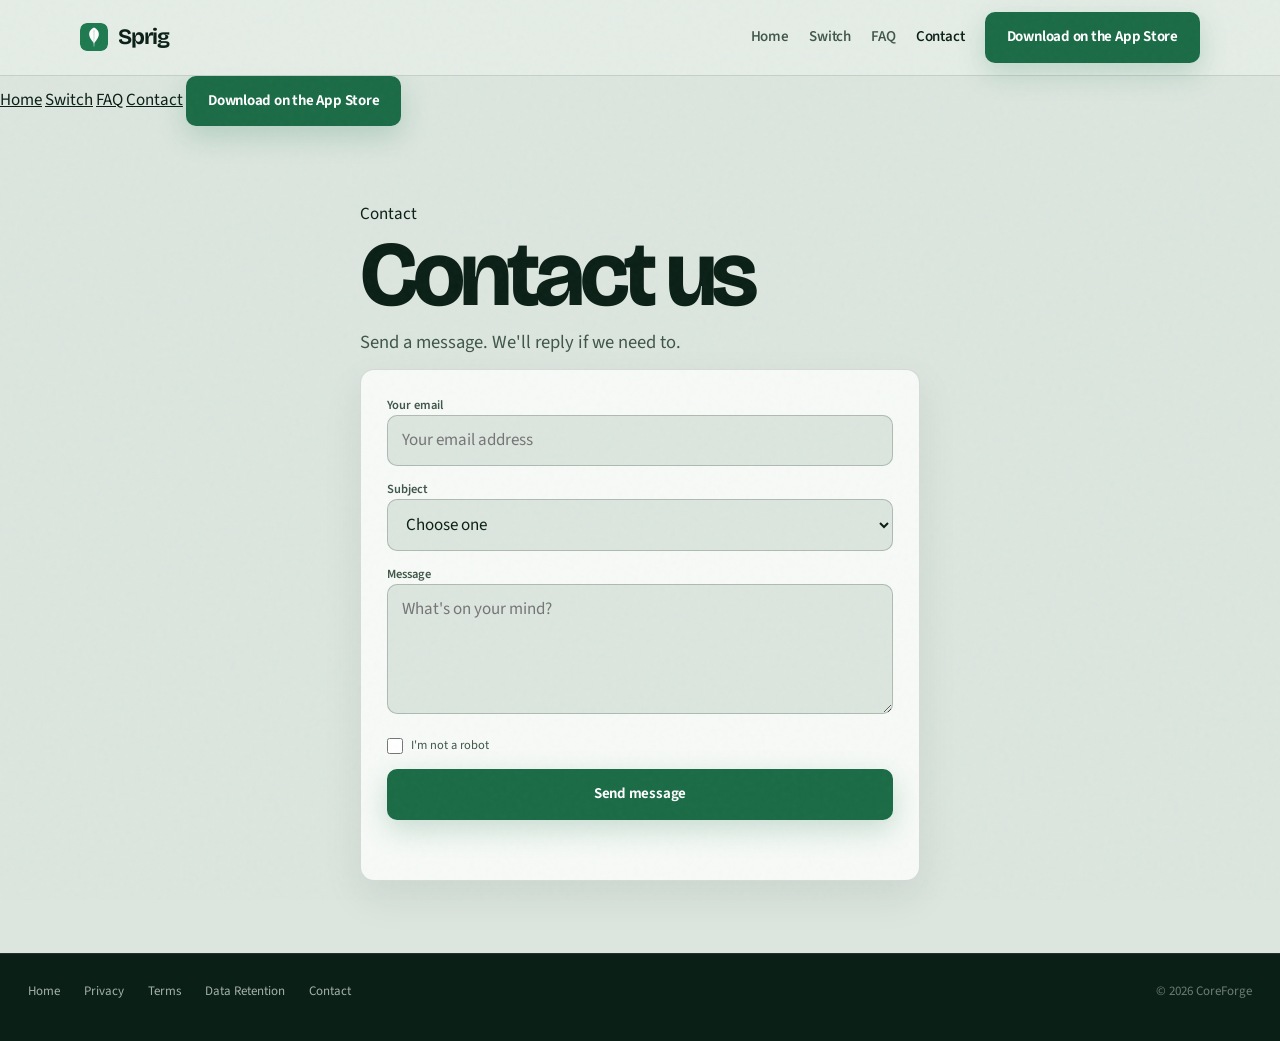
==== contact/index.html @ 3fbdfda6 "Publish spruce paper redesign and screenshot-grounded FAQ Replace the dark generic SaaS homepage wit" ====
<!DOCTYPE html>
<html lang="en">
<head>
<meta charset="UTF-8" />
<meta name="viewport" content="width=device-width, initial-scale=1.0" />
<link rel="icon" type="image/png" href="/favicon.png" />
<title>Contact | Sprig</title>
<meta name="description" content="Get in touch with the Sprig team." />
<link rel="preconnect" href="https://fonts.googleapis.com" />
<link rel="preconnect" href="https://fonts.gstatic.com" crossorigin />
<link href="https://fonts.googleapis.com/css2?family=Bricolage+Grotesque:opsz,wght@12..96,500..800&family=Source+Sans+3:wght@400;500;600;700&display=swap" rel="stylesheet" />
<link rel="stylesheet" href="/css/site.css" />
<style>
.contact-main{max-width:560px;margin:0 auto;padding:28px 0 72px}
</style>
</head>
<body>
<a class="skip" href="#contact-form">Skip to form</a>
<header class="topbar">
  <div class="wrap topbar-inner">
    <a class="brand" href="/">
      <svg viewBox="0 0 100 100" aria-hidden="true"><rect width="100" height="100" rx="23" fill="#1E7A50"/><g fill="#fff"><path d="M48.6 70 L51.4 70 L50.6 85 L49.4 85 Z"/><path d="M50 16 C69 25 77 44 50 72 C23 44 31 25 50 16 Z"/></g><path d="M49.4 26 L50.6 26 L50.3 68 L49.7 68 Z" fill="#1E7A50"/></svg>
      Sprig
    </a>
    <div class="topbar-right">
      <nav class="nav" aria-label="Primary">
        <a href="/">Home</a>
        <a href="/switch">Switch</a>
        <a href="/faq">FAQ</a>
        <a href="/contact" aria-current="page">Contact</a>
      </nav>
      <a class="btn primary btn-nav" href="/#gallery">Download on the App Store</a>
      <button class="nav-toggle" type="button" aria-expanded="false" aria-controls="nav-panel" aria-label="Open menu">
        <span></span><span></span><span></span>
      </button>
    </div>
  </div>
</header>
<div class="nav-panel" id="nav-panel">
  <a href="/">Home</a>
  <a href="/switch">Switch</a>
  <a href="/faq">FAQ</a>
  <a href="/contact" aria-current="page">Contact</a>
  <a class="btn primary" href="/#gallery">Download on the App Store</a>
</div>
<main class="wrap contact-main">
  <div class="page-hero">
    <div class="kicker">Contact</div>
    <h1>Contact us</h1>
    <p class="lead">Send a message. We'll reply if we need to.</p>
  </div>

  <form class="form-card" id="contact-form">
    <div>
      <label for="email">Your email</label>
      <input type="email" id="email" name="email" placeholder="Your email address" required autocomplete="email">
    </div>
    <div>
      <label for="subject">Subject</label>
      <select id="subject" name="topic" required>
        <option value="" disabled selected>Choose one</option>
        <option value="Help">Help</option>
        <option value="Suggestion">Suggestion</option>
        <option value="Bug Report">Bug Report</option>
        <option value="Other">Other</option>
      </select>
    </div>
    <div>
      <label for="message">Message</label>
      <textarea id="message" name="message" placeholder="What's on your mind?" required></textarea>
    </div>
    <input type="text" name="botcheck" id="botcheck" style="display:none" tabindex="-1" autocomplete="off">
    <div class="checkbox-row">
      <input type="checkbox" id="not-robot" required>
      <label for="not-robot" style="margin:0;font-weight:400;color:var(--mute)">I'm not a robot</label>
    </div>
    <input type="hidden" name="access_key" value="1fc601fa-5c96-4ec0-a668-8f9daaada58f">
    <input type="hidden" name="from_name" value="Sprig Contact Form">
    <button class="btn primary full" type="submit" id="submit-btn">Send message</button>
    <p class="status" id="form-status"></p>
  </form>
</main>

<footer class="site-footer">
  <a href="/">Home</a>
  <a href="/privacy">Privacy</a>
  <a href="/terms">Terms</a>
  <a href="/data-retention">Data Retention</a>
  <a href="/contact" aria-current="page">Contact</a>
  <span>© 2026 CoreForge</span>
</footer>

<script>
(function () {
  var form = document.getElementById('contact-form');
  var btn = document.getElementById('submit-btn');
  var status = document.getElementById('form-status');
  var robotCheck = document.getElementById('not-robot');

  form.addEventListener('submit', function (e) {
    e.preventDefault();
    if (!robotCheck.checked) {
      status.textContent = "Please confirm you're not a robot.";
      status.className = 'status error';
      return;
    }
    var orig = btn.textContent;
    btn.textContent = 'Sending...';
    btn.disabled = true;
    status.textContent = '';
    status.className = 'status';

    var payload = Object.fromEntries(new FormData(form));
    payload.subject = 'Sprig contact form: ' + payload.topic;
    payload.message = 'Topic: ' + payload.topic + '\n\n' + payload.message;

    fetch('https://api.web3forms.com/submit', {
      method: 'POST',
      headers: { 'Content-Type': 'application/json', 'Accept': 'application/json' },
      body: JSON.stringify(payload)
    })
      .then(function (r) { return r.json(); })
      .then(function (data) {
        if (data.success) {
          form.reset();
          form.style.display = 'none';
          status.textContent = "Thanks, we got it. We'll get back to you if needed.";
          status.className = 'status success';
        } else {
          btn.textContent = orig;
          btn.disabled = false;
          status.textContent = "Hmm, that didn't go through. Please try again.";
          status.className = 'status error';
        }
      })
      .catch(function () {
        btn.textContent = orig;
        btn.disabled = false;
        status.textContent = "Hmm, that didn't go through. Please try again.";
        status.className = 'status error';
      });
  });
})();
</script>
<script src="/js/nav.js"></script>
</body>
</html>
---- css/site.css ----
/* Sprig — spruce paper product site */
*,*::before,*::after{box-sizing:border-box;margin:0;padding:0}
:root{
  --bg:#dce6df;
  --bg-deep:#c9d6cc;
  --ink:#0a1f16;
  --ink-soft:#143528;
  --mute:#3f5649;
  --mute-2:#5f7467;
  --line:rgba(10,31,22,.14);
  --line-2:rgba(10,31,22,.22);
  --green:#1a6b46;
  --green-deep:#0f4a30;
  --leaf:#2a8a58;
  --mint:#b7dcc6;
  --surface:#eef4ef;
  --surface-2:#f7faf7;
  --wrap:1120px;
  --pad:28px;
  --r:4px;
  --display:"Bricolage Grotesque","Avenir Next",Arial,sans-serif;
  --body:"Source Sans 3","Segoe UI",Helvetica,Arial,sans-serif;
  --focus:0 0 0 3px rgba(26,107,70,.35);
}
html{scroll-behavior:smooth;overflow-x:clip}
body{
  font-family:var(--body);
  background:var(--bg);
  color:var(--ink);
  -webkit-font-smoothing:antialiased;
  font-size:17px;line-height:1.5;
  min-height:100vh;overflow-x:clip;
}
body::before{
  content:"";position:fixed;inset:0;pointer-events:none;z-index:9999;opacity:.035;
  background-image:url("data:image/svg+xml,%3Csvg viewBox='0 0 200 200' xmlns='http://www.w3.org/2000/svg'%3E%3Cfilter id='n'%3E%3CfeTurbulence type='fractalNoise' baseFrequency='0.85' numOctaves='4' stitchTiles='stitch'/%3E%3C/filter%3E%3Crect width='100%25' height='100%25' filter='url(%23n)'/%3E%3C/svg%3E");
}
a{color:inherit}
img,svg,video{display:block;max-width:100%}
button,input,select,textarea{font:inherit}
:focus-visible{outline:none;box-shadow:var(--focus);border-radius:6px}

.skip{position:absolute;left:-9999px}
.skip:focus{left:16px;top:16px;z-index:100;padding:10px 14px;background:var(--green);color:#fff;border-radius:8px;font-weight:600}

.wrap{width:min(100% - (var(--pad) * 2),var(--wrap));margin-inline:auto}

/* Sticky nav */
.topbar{
  position:sticky;top:0;z-index:50;
  background:rgba(231,238,232,.86);
  backdrop-filter:blur(16px) saturate(140%);
  -webkit-backdrop-filter:blur(16px) saturate(140%);
  border-bottom:1px solid var(--line);
}
.topbar-inner{
  display:flex;align-items:center;justify-content:space-between;gap:16px;
  min-height:64px;padding:12px 0;
}
.brand{
  display:inline-flex;align-items:center;gap:10px;
  font-family:var(--display);font-weight:700;font-size:22px;
  letter-spacing:-.04em;text-decoration:none;flex:none;
}
.brand svg{width:28px;height:28px;border-radius:7px}
.topbar-right{display:flex;align-items:center;gap:8px 20px;justify-content:flex-end}
.nav{display:flex;align-items:center;gap:4px 20px}
.nav a{
  color:var(--mute);text-decoration:none;font-size:15px;font-weight:560;
  letter-spacing:-.01em;transition:color .15s;white-space:nowrap;
}
.nav a:hover,.nav a[aria-current="page"]{color:var(--ink)}
.btn-nav{padding:11px 18px;font-size:14px;white-space:nowrap}
.nav-toggle{
  display:none;width:44px;height:44px;border:1px solid var(--line);border-radius:10px;
  background:rgba(255,255,255,.45);cursor:pointer;place-items:center;padding:0;position:relative;z-index:60;
}
.nav-toggle span{
  display:block;width:18px;height:1.5px;background:var(--ink);border-radius:2px;
  transition:transform .28s ease,opacity .2s ease;position:absolute;left:13px;
}
.nav-toggle span:nth-child(1){top:16px}
.nav-toggle span:nth-child(2){top:21px}
.nav-toggle span:nth-child(3){top:26px}
.nav-toggle[aria-expanded="true"] span:nth-child(1){transform:translateY(5px) rotate(45deg)}
.nav-toggle[aria-expanded="true"] span:nth-child(2){opacity:0}
.nav-toggle[aria-expanded="true"] span:nth-child(3){transform:translateY(-5px) rotate(-45deg)}
.nav-panel{display:contents}
html.nav-open{overflow:hidden}

/* Buttons — soft rectangle, not pill */
.btn{
  display:inline-flex;align-items:center;justify-content:center;gap:8px;
  padding:14px 22px;border-radius:10px;font-weight:650;font-size:15px;
  letter-spacing:-.015em;text-decoration:none;border:0;cursor:pointer;
  transition:transform .18s ease,background .18s ease,box-shadow .18s ease;
}
.btn:hover{transform:translateY(-1px)}
.btn.primary{
  background:var(--green);color:#fff;
  box-shadow:0 10px 28px rgba(30,122,80,.22);
}
.btn.primary:hover{background:var(--green-deep)}
.btn.ghost{
  background:transparent;border:1px solid var(--line-2);color:var(--ink);
}
.btn.ghost:hover{background:rgba(255,255,255,.5)}
.btn.full{width:100%}

/* Type */
h1,h2,h3{font-family:var(--display);font-weight:700;letter-spacing:-.045em;line-height:1.02;color:var(--ink)}
h1{font-size:clamp(48px,7.5vw,92px);font-weight:740;letter-spacing:-.055em}
h2{font-size:clamp(36px,5vw,62px);max-width:14ch;letter-spacing:-.05em}
h3{font-size:clamp(22px,2.4vw,30px);letter-spacing:-.03em}
.lead{color:var(--mute);font-size:clamp(17px,1.45vw,20px);line-height:1.5;max-width:36ch}
.fine{color:var(--mute-2);font-size:13px;line-height:1.55;margin-top:14px}

/* ===== HOME HERO — brand as the signal, product as the plane ===== */
.hero-bleed{
  position:relative;overflow:clip;
  display:grid;grid-template-columns:minmax(0,.95fr) minmax(0,1.2fr);
  align-items:stretch;
  min-height:min(94vh,960px);
  border-bottom:1px solid var(--line);
  background:
    radial-gradient(1100px 640px at 92% 18%,rgba(26,107,70,.28),transparent 58%),
    radial-gradient(700px 480px at 8% 88%,rgba(10,31,22,.08),transparent 50%),
    linear-gradient(118deg,#cfdcd3 0%,var(--bg) 38%,#b9cbbf 100%);
}
.hero-bleed-copy{
  position:relative;z-index:2;text-align:left;
  display:flex;flex-direction:column;justify-content:center;
  padding:48px 0 64px;
  width:min(100% - (var(--pad) * 2),540px);
  margin-left:max(var(--pad),calc((100vw - var(--wrap)) / 2));
  margin-right:auto;
}
.hero-name{
  font-family:var(--display);
  font-size:clamp(80px,13vw,152px);
  font-weight:800;letter-spacing:-.075em;line-height:.86;
  color:var(--ink);margin:0 0 22px;
  animation:riseSoft .9s cubic-bezier(.22,1,.36,1) both;
}
.hero-line{
  font-family:var(--display);
  font-size:clamp(28px,3.4vw,42px);
  font-weight:680;letter-spacing:-.045em;line-height:1.08;
  color:var(--ink-soft);max-width:13ch;margin:0;
  animation:riseSoft .9s .08s cubic-bezier(.22,1,.36,1) both;
}
.hero-bleed-copy .lead{
  margin-top:18px;animation:riseSoft .9s .14s cubic-bezier(.22,1,.36,1) both;
}
.hero-actions{display:flex;flex-wrap:wrap;gap:12px;margin-top:28px;
  animation:riseSoft .9s .2s cubic-bezier(.22,1,.36,1) both;
}
.hero-meta{margin-top:20px;color:var(--mute);font-size:14px;max-width:34ch;
  animation:riseSoft .9s .26s cubic-bezier(.22,1,.36,1) both;
}
.hero-meta b{color:var(--ink);font-weight:650}
.hero-meta .plat{display:block;margin-top:6px;color:var(--mute-2);font-size:13px}

.hero-bleed-visual{
  position:relative;display:flex;align-items:flex-end;justify-content:flex-end;
  min-height:100%;
}
.hero-bleed-visual::before{
  content:"";position:absolute;inset:0;pointer-events:none;
  background:linear-gradient(90deg,var(--bg) 0%,transparent 28%);
  z-index:1;
}
.hero-bleed-visual img{
  width:min(520px,96%);
  height:auto;
  border-radius:44px 44px 0 0;
  margin-right:clamp(-24px,2vw,32px);
  box-shadow:-48px 12px 120px rgba(10,31,22,.28);
  animation:phoneRise 1.05s cubic-bezier(.22,1,.36,1) both;
  position:relative;z-index:0;
}
.hero-bleed-visual .float-wrap{
  display:contents;
}
@media (prefers-reduced-motion:no-preference){
  .hero-bleed-visual{
    animation:phoneFloat 7s 1.1s ease-in-out infinite;
  }
}
@keyframes phoneFloat{
  0%,100%{transform:translateY(0)}
  50%{transform:translateY(-8px)}
}
@keyframes phoneRise{
  from{opacity:0;transform:translateY(48px)}
  to{opacity:1;transform:none}
}
@keyframes riseSoft{
  from{opacity:0;transform:translateY(18px)}
  to{opacity:1;transform:none}
}

/* Full-bleed product spotlight chapters */
.spotlight{
  padding:clamp(72px,10vw,128px) 0 0;
  border-bottom:1px solid var(--line);
  background:linear-gradient(180deg,rgba(255,255,255,.35),transparent 28%);
}
.spotlight-copy{max-width:680px;margin-bottom:40px}
.spotlight-copy h2{max-width:16ch;font-size:clamp(36px,5vw,64px)}
.spotlight-copy .lead{margin-top:16px;font-size:clamp(18px,1.6vw,21px)}
.spotlight-frame{
  width:100%;overflow:hidden;
  padding:0;
}
.spotlight-frame img{
  width:100%;max-width:none;
  border-radius:0;
  box-shadow:0 -1px 0 var(--line),0 40px 90px rgba(10,31,22,.18);
  background:var(--surface-2);
  display:block;
}
.spotlight.alt{
  background:
    radial-gradient(800px 400px at 50% 0%,rgba(26,107,70,.1),transparent 55%),
    var(--bg-deep);
}
.spotlight-pair{
  display:flex;justify-content:center;align-items:flex-end;
  gap:clamp(16px,3vw,36px);
  padding:12px var(--pad) clamp(56px,7vw,88px);
}
.spotlight-pair img{
  width:min(300px,42vw);border-radius:32px;
  box-shadow:0 32px 80px rgba(10,31,22,.22);
  background:var(--surface-2);
}
.spotlight-pair img:first-child{transform:translateY(18px) rotate(-2deg)}
.spotlight-pair img:last-child{transform:translateY(0) rotate(2.5deg);width:min(280px,38vw)}

.privacy-band{
  padding:clamp(72px,10vw,120px) 0;
  border-bottom:1px solid var(--line);
  background:var(--ink);color:#e7eee8;
}
.privacy-band .chapter-kicker{color:#7dcea0}
.privacy-band h2{color:#e7eee8}
.privacy-band .lead{color:rgba(231,238,232,.72)}
.privacy-grid{
  display:grid;grid-template-columns:1.1fr .7fr;gap:48px;align-items:center;
}
.privacy-grid .shot.phone{box-shadow:0 24px 60px rgba(0,0,0,.35)}

/* Feature chapters — one job, real product image */
.chapter{
  padding:clamp(72px,10vw,120px) 0;
  border-bottom:1px solid var(--line);
}
.chapter-grid{
  display:grid;grid-template-columns:1fr 1.05fr;gap:clamp(28px,5vw,64px);
  align-items:center;
}
.chapter-grid.flip > .chapter-copy{order:2}
.chapter-grid.flip > .chapter-visual{order:1}
.chapter-kicker{
  font-family:var(--display);font-size:13px;font-weight:700;
  letter-spacing:.08em;text-transform:uppercase;color:var(--green);
  margin-bottom:14px;
}
.chapter-copy .lead{margin-top:16px}
.chapter-visual{position:relative}
.shot{
  width:100%;border-radius:18px;
  box-shadow:0 30px 70px rgba(15,42,31,.14);
  background:var(--surface-2);
}
.shot.phone{
  width:min(300px,70%);margin-inline:auto;border-radius:28px;
}
.shot.bleed{
  width:calc(100% + var(--pad));
  max-width:none;border-radius:18px 0 0 18px;
  margin-right:calc(-1 * var(--pad));
}
.chapter-grid.flip .shot.bleed{
  border-radius:0 18px 18px 0;
  margin-right:0;margin-left:calc(-1 * var(--pad));
  width:calc(100% + var(--pad));
}

/* Quiet proof strip — not icon cards */
.proof{
  display:grid;grid-template-columns:repeat(3,1fr);gap:0;
  border-bottom:1px solid var(--line);
}
.proof > p{
  margin:0;padding:28px 24px;font-size:15px;line-height:1.45;color:var(--mute);
  border-right:1px solid var(--line);
}
.proof > p:last-child{border-right:0}
.proof strong{display:block;color:var(--ink);font-family:var(--display);font-size:18px;letter-spacing:-.03em;margin-bottom:6px}

/* Video */
.video-band{padding:clamp(72px,10vw,110px) 0;border-bottom:1px solid var(--line)}
.video-shell{
  display:grid;grid-template-columns:1fr .7fr;gap:48px;align-items:center;
}
.video-phone{
  width:min(260px,70vw);margin-inline:auto;aspect-ratio:9/16;border-radius:28px;
  overflow:hidden;background:#0f2a1f;
  box-shadow:0 24px 60px rgba(15,42,31,.2);
}
.video-phone video{width:100%;height:100%;object-fit:cover}

/* Price — one quiet line, not SaaS comparison dashboard */
.price-band{
  padding:clamp(72px,10vw,110px) 0;border-bottom:1px solid var(--line);
  text-align:left;
}
.price-band h2{max-width:16ch}
.price-band .lead{margin-top:16px;max-width:42ch}
.price-line{
  margin-top:28px;display:flex;flex-wrap:wrap;gap:12px 28px;align-items:baseline;
  font-family:var(--display);font-size:clamp(22px,3vw,32px);letter-spacing:-.03em;
}
.price-line span{color:var(--mute);font-family:var(--body);font-size:15px;letter-spacing:0}

/* Gallery */
.gallery-band{padding:clamp(72px,10vw,110px) 0 60px}
.gallery-band .lead{margin-top:14px}
.tabs{
  display:inline-flex;gap:4px;padding:4px;margin:26px 0 22px;border-radius:10px;
  background:rgba(255,255,255,.55);border:1px solid var(--line);
}
.tabs button{
  font:inherit;font-size:14px;font-weight:600;color:var(--mute);background:none;border:0;
  border-radius:8px;padding:8px 16px;cursor:pointer;
}
.tabs button[aria-selected="true"]{background:var(--ink);color:var(--bg)}
.shot-row{
  display:flex;gap:16px;overflow-x:auto;padding:8px 2px 28px;
  scroll-snap-type:x mandatory;-webkit-overflow-scrolling:touch;
}
.shot-row img{
  flex:0 0 auto;width:200px;border-radius:18px;
  box-shadow:0 16px 40px rgba(15,42,31,.12);scroll-snap-align:center;
  transition:transform .2s ease;background:var(--surface-2);
}
.shot-row img:hover{transform:translateY(-3px)}
.shot-row img.ipad{width:380px;border-radius:14px}
.shot-row img.mac{width:520px;max-width:85vw;border-radius:10px}

/* Closing */
.closing{
  padding:clamp(80px,12vw,120px) 24px;text-align:left;
  background:var(--ink);color:#e7eee8;
}
.closing .wrap{display:grid;gap:18px;max-width:720px}
.closing h2{color:#e7eee8;max-width:14ch}
.closing .lead{color:rgba(231,238,232,.72)}
.closing .fine{color:rgba(231,238,232,.5);margin-top:0}
.closing .btn.primary{background:#e7eee8;color:var(--ink);box-shadow:none}
.closing .btn.primary:hover{background:#fff}

.site-footer{
  display:flex;flex-wrap:wrap;gap:14px 24px;justify-content:flex-start;align-items:center;
  padding:28px var(--pad) 40px;font-size:13px;color:var(--mute);
  background:var(--ink);border-top:1px solid rgba(231,238,232,.1);
}
.site-footer a{text-decoration:none;color:rgba(231,238,232,.7)}
.site-footer a:hover{color:#fff}
.site-footer span{color:rgba(231,238,232,.45);margin-left:auto}

/* Reveal motion */
.html-js .reveal{opacity:0;transform:translateY(22px);transition:opacity .75s cubic-bezier(.22,1,.36,1),transform .75s cubic-bezier(.22,1,.36,1)}
.html-js .reveal.in{opacity:1;transform:none}

/* FAQ */
.faq-page{padding:48px 0 96px;max-width:760px}
.faq-page h1{font-size:clamp(40px,6vw,64px);margin-bottom:12px}
.faq-page .lead{color:var(--mute);font-size:18px;line-height:1.5;max-width:42ch}
.faq-section{margin-top:44px}
.faq-section h2{
  font-size:1rem;font-weight:700;letter-spacing:.04em;text-transform:uppercase;
  max-width:none;margin:0 0 4px;padding-bottom:12px;border-bottom:1px solid var(--line);
  color:var(--green);font-family:var(--display);
}
.faq-list{margin-top:0}
.faq-list details{border-bottom:1px solid var(--line)}
.faq-list summary{
  list-style:none;cursor:pointer;padding:20px 36px 20px 0;font-size:18px;font-weight:650;
  letter-spacing:-.025em;position:relative;line-height:1.3;font-family:var(--display);
}
.faq-list summary::-webkit-details-marker{display:none}
.faq-list summary::after{
  content:"";position:absolute;right:4px;top:50%;width:10px;height:10px;
  border-right:2px solid var(--mute);border-bottom:2px solid var(--mute);
  transform:translateY(-70%) rotate(45deg);transition:transform .2s ease;
}
.faq-list details[open] summary::after{transform:translateY(-30%) rotate(225deg)}
.faq-list .ans{color:var(--mute);font-size:16px;line-height:1.55;padding:0 8px 20px 0;max-width:58ch}
.faq-list .ans a{color:var(--green);text-decoration:none}
.faq-list .ans a:hover{text-decoration:underline}

/* Inner pages */
.page-hero{padding:48px 0 12px}
.page-hero .lead{margin-top:8px}
.prose{max-width:720px;padding:12px 0 72px}
.prose h2{font-size:1.15rem;margin:2.1rem 0 .7rem;max-width:none;letter-spacing:-.025em}
.prose p,.prose li{color:var(--mute);font-size:15.5px;line-height:1.75;margin-bottom:.75rem}
.prose ul{padding-left:1.25rem;margin-bottom:.75rem}
.prose a{color:var(--green);text-decoration:none}
.prose a:hover{text-decoration:underline}
.prose .updated{color:var(--mute-2);font-size:13px;margin-bottom:2rem}
.prose table{width:100%;border-collapse:collapse;margin:1rem 0 1.5rem;font-size:14px}
.prose th,.prose td{text-align:left;padding:.75rem .8rem;border-bottom:1px solid var(--line);vertical-align:top}
.prose th{color:var(--green);font-weight:600;font-size:12px;letter-spacing:.04em;text-transform:uppercase}

.form-card{
  background:var(--surface-2);border:1px solid var(--line);border-radius:14px;
  padding:26px;display:grid;gap:14px;
  box-shadow:0 16px 40px rgba(15,42,31,.08);
}
.form-card label{display:grid;gap:7px;font-size:12.5px;color:var(--mute);font-weight:600}
.form-card input,.form-card select,.form-card textarea{
  width:100%;color:var(--ink);background:var(--bg);border:1px solid var(--line-2);
  border-radius:10px;padding:12px 14px;
}
.form-card input:focus,.form-card select:focus,.form-card textarea:focus{outline:none;border-color:var(--green);box-shadow:var(--focus)}
.form-card textarea{min-height:130px;resize:vertical;line-height:1.5}
.checkbox-row{display:flex;align-items:center;gap:8px;font-size:14px;color:var(--mute);font-weight:400}
.checkbox-row input{width:16px;height:16px}
.status{font-size:14px;color:var(--mute);min-height:20px}
.status.success{color:var(--green);font-weight:600}
.status.error{color:#b42318}
.steps{list-style:none;display:grid;gap:12px}
.steps li{background:var(--surface-2);border:1px solid var(--line);border-radius:12px;padding:16px 18px;display:flex;gap:14px}
.steps .n{flex:none;width:28px;height:28px;border-radius:50%;background:var(--green);color:#fff;font-weight:800;display:grid;place-items:center;font-size:13px}
.steps p{margin:4px 0 0;color:var(--mute);font-size:13.5px}
.split{display:grid;grid-template-columns:1.05fr .95fr;gap:24px;align-items:start;margin-top:28px}
.section{padding:72px 0 36px}
.section.tight{padding-top:48px}
.cards{display:grid;grid-template-columns:repeat(4,1fr);gap:12px;margin-top:28px}
.card{background:var(--surface-2);border:1px solid var(--line);border-radius:12px;padding:18px}
.card.me{border-color:rgba(30,122,80,.35);background:linear-gradient(180deg,rgba(30,122,80,.08),var(--surface-2))}
.card.me h3{color:var(--green)}
.card dl{margin:0}
.card dt{color:var(--mute);font-size:12px;margin-top:10px}
.card dd{margin:0;font-size:14.5px;font-weight:600}
.hero-center{text-align:left;padding:40px 0 20px}
.hero-center h1{max-width:14ch}
.hero-band{
  background:
    radial-gradient(800px 420px at 90% -10%,rgba(30,122,80,.14),transparent 55%),
    transparent;
}
.pill-row{display:flex;flex-wrap:wrap;gap:10px;margin-top:26px}
.pill{background:rgba(255,255,255,.55);border:1px solid var(--line);padding:9px 14px;border-radius:8px;font-size:13px}
.pill b{color:var(--green)}

/* legacy aliases used by older markup */
.band,.band-grid,.trust-row,.compare-band,.compare-grid,.attr-panel,.price-table,.mesh,.panel-art,.stat-row,.visual-frame,.stage,.device,.grad-text{ }
.site-header{display:flex;align-items:center;justify-content:space-between;gap:16px;padding:18px 0}

[hidden]{display:none!important}

@media (max-width:980px){
  .hero-bleed,.chapter-grid,.video-shell,.split,.privacy-grid{grid-template-columns:1fr}
  .chapter-grid.flip > .chapter-copy,.chapter-grid.flip > .chapter-visual{order:unset}
  .hero-bleed{min-height:0}
  .hero-bleed-copy{
    width:min(100% - (var(--pad)*2),var(--wrap));
    margin-inline:auto;padding:28px 0 12px;text-align:left;
  }
  .hero-bleed{animation:none}
  .hero-bleed-visual{
    min-height:420px;justify-content:center;
  }
  .hero-bleed-visual::before{
    background:linear-gradient(0deg,transparent 55%,rgba(223,233,226,.85) 100%);
  }
  .hero-bleed-visual img{width:min(300px,72%);margin-right:0}
  .shot.bleed,.chapter-grid.flip .shot.bleed{
    width:100%;margin:0;border-radius:16px;
  }
  .spotlight-frame{padding:0 var(--pad)}
  .spotlight-frame img{border-radius:16px;max-width:100%}
  .spotlight-pair img{width:min(200px,44vw);border-radius:22px}
  .cards{grid-template-columns:1fr 1fr}
}
@media (max-width:800px){
  .nav-toggle{display:grid}
  .topbar-right .nav,
  .topbar-right .btn-nav{display:none}
  .nav-panel{
    display:flex;flex-direction:column;gap:8px;
    position:fixed;inset:0;z-index:55;padding:88px 24px 40px;
    background:rgba(231,238,232,.97);
    backdrop-filter:blur(20px);
    opacity:0;visibility:hidden;pointer-events:none;
    transform:translateY(-8px);
    transition:opacity .28s ease,transform .28s ease,visibility .28s;
  }
  .nav-panel.is-open{opacity:1;visibility:visible;pointer-events:auto;transform:none}
  .nav-panel a{
    color:var(--ink);text-decoration:none;font-family:var(--display);
    font-size:28px;font-weight:700;letter-spacing:-.035em;padding:10px 0;
    border-bottom:1px solid var(--line);
  }
  .nav-panel a.btn{
    margin-top:18px;font-size:15px;font-family:var(--body);letter-spacing:-.015em;
    border-bottom:0;justify-content:center;width:100%;
  }
}
@media (max-width:700px){
  :root{--pad:18px}
  .topbar-inner{min-height:56px}
  .hero-name{font-size:clamp(64px,18vw,88px)}
  .hero-bleed-visual{min-height:360px}
  .hero-bleed-visual img{width:min(260px,78%);border-radius:28px 28px 0 0}
  .shot.phone{width:min(240px,72vw)}
  .cards{grid-template-columns:1fr}
  .btn{width:100%;max-width:360px}
  .hero-actions{flex-direction:column;align-items:flex-start}
  .shot-row img{width:180px}
  .shot-row img.ipad{width:280px}
  .site-footer span{margin-left:0;width:100%}
  h2{font-size:clamp(30px,9vw,42px)}
}
@media (prefers-reduced-motion:reduce){
  html{scroll-behavior:auto}
  .btn,.shot-row img,.hero-plane img{transition:none;animation:none!important}
  .btn:hover,.shot-row img:hover{transform:none}
  .html-js .reveal{opacity:1;transform:none;transition:none}
}
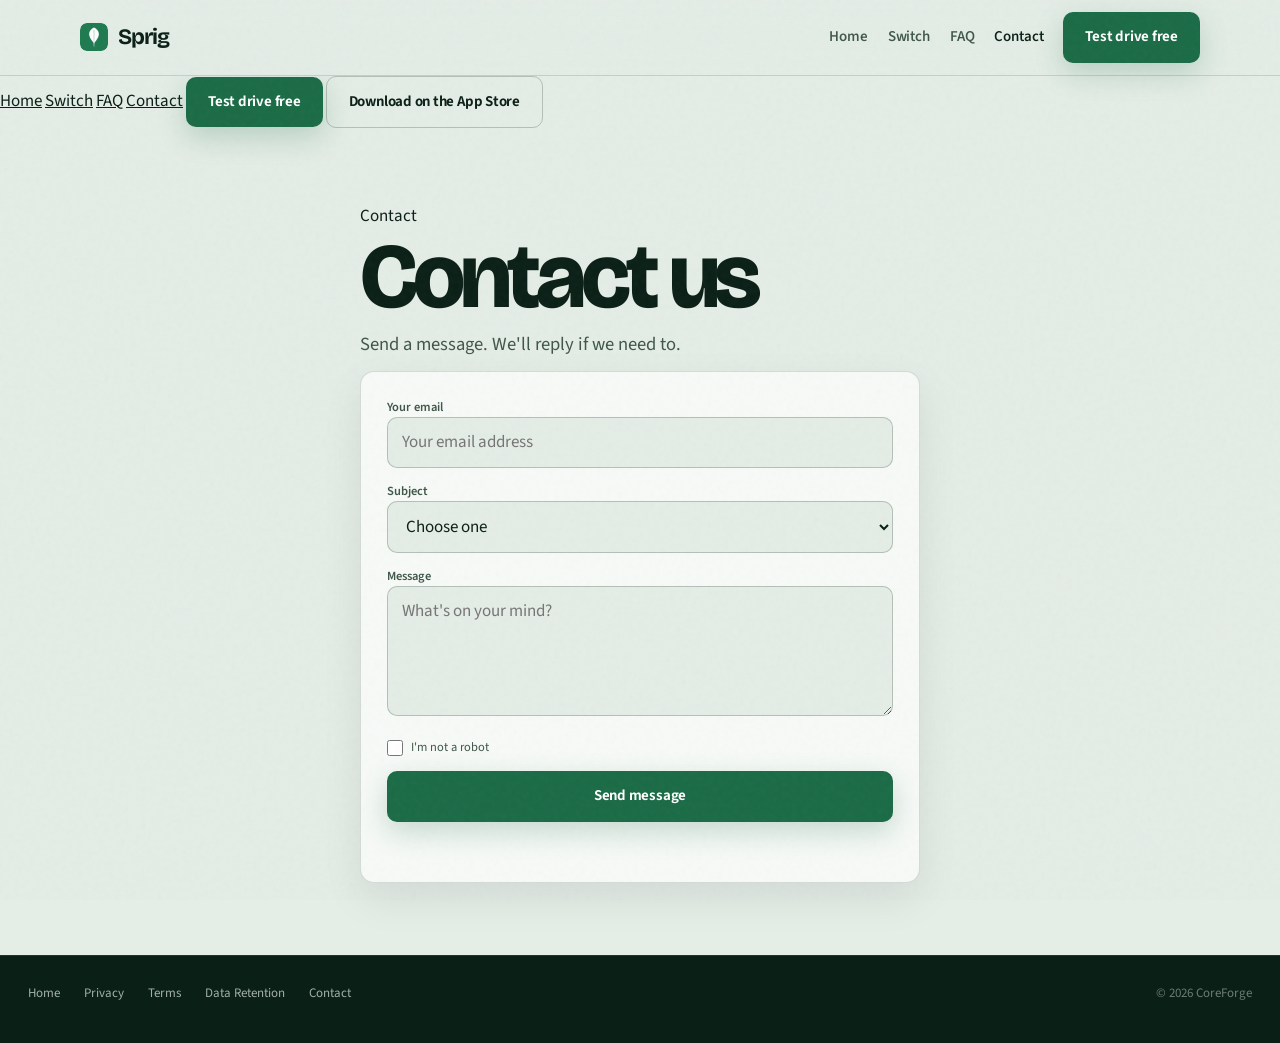
==== commit 9ae0ebc1: "Test drive free CTA, free-tier section, and FAQ from build 402 Grounded in sprig-ios 9aa032ba: root " ====
--- a/contact/index.html
+++ b/contact/index.html
@@ -29,7 +29,7 @@
         <a href="/faq">FAQ</a>
         <a href="/contact" aria-current="page">Contact</a>
       </nav>
-      <a class="btn primary btn-nav" href="/#gallery">Download on the App Store</a>
+      <a class="btn primary btn-nav" href="/#testdrive">Test drive free</a>
       <button class="nav-toggle" type="button" aria-expanded="false" aria-controls="nav-panel" aria-label="Open menu">
         <span></span><span></span><span></span>
       </button>
@@ -41,7 +41,8 @@
   <a href="/switch">Switch</a>
   <a href="/faq">FAQ</a>
   <a href="/contact" aria-current="page">Contact</a>
-  <a class="btn primary" href="/#gallery">Download on the App Store</a>
+  <a class="btn primary" href="/#testdrive">Test drive free</a>
+  <a class="btn ghost" href="/#gallery">Download on the App Store</a>
 </div>
 <main class="wrap contact-main">
   <div class="page-hero">
--- a/css/site.css
+++ b/css/site.css
@@ -1,8 +1,8 @@
-/* Sprig — spruce paper product site */
+/* Sprig — growth ledger identity (not a Copilot clone) */
 *,*::before,*::after{box-sizing:border-box;margin:0;padding:0}
 :root{
-  --bg:#dce6df;
-  --bg-deep:#c9d6cc;
+  --bg:#e4ede6;
+  --bg-deep:#cfdccf;
   --ink:#0a1f16;
   --ink-soft:#143528;
   --mute:#3f5649;
@@ -17,7 +17,6 @@
   --surface-2:#f7faf7;
   --wrap:1120px;
   --pad:28px;
-  --r:4px;
   --display:"Bricolage Grotesque","Avenir Next",Arial,sans-serif;
   --body:"Source Sans 3","Segoe UI",Helvetica,Arial,sans-serif;
   --focus:0 0 0 3px rgba(26,107,70,.35);
@@ -31,8 +30,9 @@
   font-size:17px;line-height:1.5;
   min-height:100vh;overflow-x:clip;
 }
+/* Paper grain — Sprig paper, not dark glass */
 body::before{
-  content:"";position:fixed;inset:0;pointer-events:none;z-index:9999;opacity:.035;
+  content:"";position:fixed;inset:0;pointer-events:none;z-index:9999;opacity:.04;
   background-image:url("data:image/svg+xml,%3Csvg viewBox='0 0 200 200' xmlns='http://www.w3.org/2000/svg'%3E%3Cfilter id='n'%3E%3CfeTurbulence type='fractalNoise' baseFrequency='0.85' numOctaves='4' stitchTiles='stitch'/%3E%3C/filter%3E%3Crect width='100%25' height='100%25' filter='url(%23n)'/%3E%3C/svg%3E");
 }
 a{color:inherit}
@@ -48,9 +48,9 @@
 /* Sticky nav */
 .topbar{
   position:sticky;top:0;z-index:50;
-  background:rgba(231,238,232,.86);
-  backdrop-filter:blur(16px) saturate(140%);
-  -webkit-backdrop-filter:blur(16px) saturate(140%);
+  background:rgba(228,237,230,.9);
+  backdrop-filter:blur(14px) saturate(130%);
+  -webkit-backdrop-filter:blur(14px) saturate(130%);
   border-bottom:1px solid var(--line);
 }
 .topbar-inner{
@@ -88,235 +88,230 @@
 .nav-panel{display:contents}
 html.nav-open{overflow:hidden}
 
-/* Buttons — soft rectangle, not pill */
 .btn{
   display:inline-flex;align-items:center;justify-content:center;gap:8px;
   padding:14px 22px;border-radius:10px;font-weight:650;font-size:15px;
   letter-spacing:-.015em;text-decoration:none;border:0;cursor:pointer;
-  transition:transform .18s ease,background .18s ease,box-shadow .18s ease;
+  transition:transform .18s ease,background .18s ease;
 }
 .btn:hover{transform:translateY(-1px)}
-.btn.primary{
-  background:var(--green);color:#fff;
-  box-shadow:0 10px 28px rgba(30,122,80,.22);
-}
+.btn.primary{background:var(--green);color:#fff;box-shadow:0 10px 28px rgba(26,107,70,.22)}
 .btn.primary:hover{background:var(--green-deep)}
-.btn.ghost{
-  background:transparent;border:1px solid var(--line-2);color:var(--ink);
-}
+.btn.ghost{background:transparent;border:1px solid var(--line-2);color:var(--ink)}
 .btn.ghost:hover{background:rgba(255,255,255,.5)}
 .btn.full{width:100%}
 
-/* Type */
 h1,h2,h3{font-family:var(--display);font-weight:700;letter-spacing:-.045em;line-height:1.02;color:var(--ink)}
-h1{font-size:clamp(48px,7.5vw,92px);font-weight:740;letter-spacing:-.055em}
-h2{font-size:clamp(36px,5vw,62px);max-width:14ch;letter-spacing:-.05em}
+h1{font-size:clamp(48px,7.5vw,92px);font-weight:780;letter-spacing:-.055em}
+h2{font-size:clamp(34px,4.8vw,56px);max-width:14ch;letter-spacing:-.05em}
 h3{font-size:clamp(22px,2.4vw,30px);letter-spacing:-.03em}
 .lead{color:var(--mute);font-size:clamp(17px,1.45vw,20px);line-height:1.5;max-width:36ch}
 .fine{color:var(--mute-2);font-size:13px;line-height:1.55;margin-top:14px}
-
-/* ===== HOME HERO — brand as the signal, product as the plane ===== */
-.hero-bleed{
+.chapter-kicker{
+  font-family:var(--display);font-size:12px;font-weight:700;
+  letter-spacing:.12em;text-transform:uppercase;color:var(--green);
+  margin-bottom:14px;
+}
+.hero-actions{display:flex;flex-wrap:wrap;gap:12px;margin-top:28px}
+.hero-meta{margin-top:20px;color:var(--mute);font-size:14px;max-width:36ch}
+.hero-meta .plat{display:block;margin-top:6px;color:var(--mute-2);font-size:13px}
+.hero-meta-switch{margin-top:14px;font-size:14px}
+.hero-meta-switch a{color:var(--mute);text-decoration:underline;text-underline-offset:3px}
+.hero-meta-switch a:hover{color:var(--ink)}
+
+/* Test drive band */
+.testdrive-band{
+  padding:clamp(64px,9vw,100px) 0;
+  background:
+    linear-gradient(180deg,rgba(183,220,198,.28),rgba(238,244,239,.9) 40%,var(--surface-2)),
+    radial-gradient(ellipse 70% 50% at 90% 20%,rgba(42,138,88,.12),transparent 55%);
+  border-block:1px solid var(--line);
+}
+.testdrive-band h2{max-width:16ch}
+.testdrive-list{
+  list-style:none;margin-top:28px;display:grid;gap:18px;max-width:54ch;
+}
+.testdrive-list li{
+  padding:18px 0 0;border-top:1px solid var(--line);
+  color:var(--mute);font-size:clamp(16px,1.3vw,18px);line-height:1.5;
+}
+.testdrive-list li:first-child{border-top:0;padding-top:0}
+.testdrive-list strong{display:block;color:var(--ink);font-family:var(--display);font-weight:700;letter-spacing:-.02em;margin-bottom:6px;font-size:1.05em}
+
+/* ========== GROWTH LEDGER HERO ========== */
+.grow-hero{
   position:relative;overflow:clip;
-  display:grid;grid-template-columns:minmax(0,.95fr) minmax(0,1.2fr);
-  align-items:stretch;
-  min-height:min(94vh,960px);
   border-bottom:1px solid var(--line);
   background:
-    radial-gradient(1100px 640px at 92% 18%,rgba(26,107,70,.28),transparent 58%),
-    radial-gradient(700px 480px at 8% 88%,rgba(10,31,22,.08),transparent 50%),
-    linear-gradient(118deg,#cfdcd3 0%,var(--bg) 38%,#b9cbbf 100%);
-}
-.hero-bleed-copy{
-  position:relative;z-index:2;text-align:left;
-  display:flex;flex-direction:column;justify-content:center;
-  padding:48px 0 64px;
-  width:min(100% - (var(--pad) * 2),540px);
-  margin-left:max(var(--pad),calc((100vw - var(--wrap)) / 2));
-  margin-right:auto;
-}
-.hero-name{
-  font-family:var(--display);
-  font-size:clamp(80px,13vw,152px);
-  font-weight:800;letter-spacing:-.075em;line-height:.86;
-  color:var(--ink);margin:0 0 22px;
-  animation:riseSoft .9s cubic-bezier(.22,1,.36,1) both;
-}
-.hero-line{
-  font-family:var(--display);
-  font-size:clamp(28px,3.4vw,42px);
-  font-weight:680;letter-spacing:-.045em;line-height:1.08;
-  color:var(--ink-soft);max-width:13ch;margin:0;
-  animation:riseSoft .9s .08s cubic-bezier(.22,1,.36,1) both;
-}
-.hero-bleed-copy .lead{
-  margin-top:18px;animation:riseSoft .9s .14s cubic-bezier(.22,1,.36,1) both;
-}
-.hero-actions{display:flex;flex-wrap:wrap;gap:12px;margin-top:28px;
-  animation:riseSoft .9s .2s cubic-bezier(.22,1,.36,1) both;
-}
-.hero-meta{margin-top:20px;color:var(--mute);font-size:14px;max-width:34ch;
-  animation:riseSoft .9s .26s cubic-bezier(.22,1,.36,1) both;
-}
-.hero-meta b{color:var(--ink);font-weight:650}
-.hero-meta .plat{display:block;margin-top:6px;color:var(--mute-2);font-size:13px}
-
-.hero-bleed-visual{
-  position:relative;display:flex;align-items:flex-end;justify-content:flex-end;
-  min-height:100%;
-}
-.hero-bleed-visual::before{
-  content:"";position:absolute;inset:0;pointer-events:none;
-  background:linear-gradient(90deg,var(--bg) 0%,transparent 28%);
-  z-index:1;
-}
-.hero-bleed-visual img{
-  width:min(520px,96%);
-  height:auto;
-  border-radius:44px 44px 0 0;
-  margin-right:clamp(-24px,2vw,32px);
-  box-shadow:-48px 12px 120px rgba(10,31,22,.28);
-  animation:phoneRise 1.05s cubic-bezier(.22,1,.36,1) both;
-  position:relative;z-index:0;
-}
-.hero-bleed-visual .float-wrap{
-  display:contents;
+    linear-gradient(180deg,#d7e4da 0%,var(--bg) 55%,#dce8df 100%);
+  min-height:min(94vh,980px);
+  padding:36px 0 0;
+}
+.stem{
+  position:absolute;left:clamp(12px,4vw,48px);top:0;bottom:0;width:40px;
+  pointer-events:none;z-index:0;opacity:.55;
+}
+.stem-svg{width:40px;height:100%}
+.stem-path{
+  stroke-dasharray:1200;stroke-dashoffset:1200;
+  animation:drawStem 1.6s cubic-bezier(.22,1,.36,1) .15s forwards;
+}
+.stem-leaves{opacity:0;animation:leafIn .8s ease .9s forwards}
+@keyframes drawStem{to{stroke-dashoffset:0}}
+@keyframes leafIn{to{opacity:1}}
+
+.grow-hero-grid{
+  position:relative;z-index:1;
+  display:grid;grid-template-columns:minmax(0,1fr) minmax(0,1.15fr);
+  gap:clamp(20px,4vw,48px);align-items:end;
+  min-height:min(86vh,900px);
+}
+.grow-copy{padding:24px 0 64px;text-align:left}
+.grow-kicker{
+  font-family:var(--display);font-size:clamp(13px,1.2vw,16px);font-weight:700;
+  letter-spacing:.14em;text-transform:uppercase;color:var(--green);
+  margin-bottom:18px;
+  animation:riseSoft .8s both;
+}
+.grow-brand{
+  font-size:clamp(84px,14vw,168px);font-weight:800;letter-spacing:-.075em;
+  line-height:.84;margin:0 0 16px;
+  animation:riseSoft .85s .05s both;
+}
+.grow-line{
+  font-family:var(--display);font-size:clamp(26px,3.2vw,40px);
+  font-weight:650;letter-spacing:-.04em;line-height:1.08;
+  color:var(--ink-soft);margin:0 0 16px;
+  animation:riseSoft .85s .1s both;
+}
+.grow-copy .lead{animation:riseSoft .85s .16s both}
+.grow-copy .hero-actions{animation:riseSoft .85s .22s both}
+.grow-copy .hero-meta{animation:riseSoft .85s .28s both}
+@keyframes riseSoft{
+  from{opacity:0;transform:translateY(16px)}
+  to{opacity:1;transform:none}
+}
+
+/* Green-forward growth chart + rising phone — Sprig motif, not floating pills */
+.growth-viz{
+  position:relative;display:grid;align-items:end;justify-items:end;
+  min-height:min(78vh,820px);padding-bottom:0;
+}
+.growth-chart{
+  position:absolute;left:0;top:8%;width:min(420px,70%);
+  z-index:1;opacity:.95;
+  animation:riseSoft 1s .2s both;
+}
+.gv-label{fill:var(--mute);font-size:13px;font-family:var(--body)}
+.gv-value{fill:var(--ink);font-size:34px;font-weight:750;font-family:var(--display);letter-spacing:-.04em}
+.gv-line{
+  stroke-dasharray:700;stroke-dashoffset:700;
+  animation:drawStem 1.4s cubic-bezier(.22,1,.36,1) .4s forwards;
+}
+.gv-area{opacity:0;animation:leafIn .9s ease .9s forwards}
+.gv-nodes,.gv-sprig{opacity:0;animation:leafIn .6s ease 1.1s forwards}
+.growth-phone{
+  position:relative;z-index:2;
+  width:min(340px,78%);
+  margin-right:clamp(0px,2vw,24px);
+  animation:sproutUp 1.1s cubic-bezier(.22,1,.36,1) .25s both;
+}
+.growth-phone img{
+  width:100%;border-radius:36px 36px 0 0;
+  box-shadow:
+    -36px 8px 100px rgba(10,31,22,.32),
+    0 24px 48px rgba(10,31,22,.18);
+}
+@keyframes sproutUp{
+  from{opacity:0;transform:translateY(64px) scale(.96)}
+  to{opacity:1;transform:none}
 }
 @media (prefers-reduced-motion:no-preference){
-  .hero-bleed-visual{
-    animation:phoneFloat 7s 1.1s ease-in-out infinite;
-  }
-}
-@keyframes phoneFloat{
+  .growth-phone{animation:sproutUp 1.1s cubic-bezier(.22,1,.36,1) .25s both, sway 8s 1.4s ease-in-out infinite}
+}
+@keyframes sway{
   0%,100%{transform:translateY(0)}
-  50%{transform:translateY(-8px)}
-}
-@keyframes phoneRise{
-  from{opacity:0;transform:translateY(48px)}
-  to{opacity:1;transform:none}
-}
-@keyframes riseSoft{
-  from{opacity:0;transform:translateY(18px)}
-  to{opacity:1;transform:none}
-}
-
-/* Full-bleed product spotlight chapters */
-.spotlight{
-  padding:clamp(72px,10vw,128px) 0 0;
-  border-bottom:1px solid var(--line);
-  background:linear-gradient(180deg,rgba(255,255,255,.35),transparent 28%);
-}
-.spotlight-copy{max-width:680px;margin-bottom:40px}
-.spotlight-copy h2{max-width:16ch;font-size:clamp(36px,5vw,64px)}
-.spotlight-copy .lead{margin-top:16px;font-size:clamp(18px,1.6vw,21px)}
-.spotlight-frame{
-  width:100%;overflow:hidden;
-  padding:0;
-}
-.spotlight-frame img{
-  width:100%;max-width:none;
-  border-radius:0;
-  box-shadow:0 -1px 0 var(--line),0 40px 90px rgba(10,31,22,.18);
-  background:var(--surface-2);
-  display:block;
-}
-.spotlight.alt{
-  background:
-    radial-gradient(800px 400px at 50% 0%,rgba(26,107,70,.1),transparent 55%),
-    var(--bg-deep);
-}
-.spotlight-pair{
-  display:flex;justify-content:center;align-items:flex-end;
-  gap:clamp(16px,3vw,36px);
-  padding:12px var(--pad) clamp(56px,7vw,88px);
-}
-.spotlight-pair img{
-  width:min(300px,42vw);border-radius:32px;
-  box-shadow:0 32px 80px rgba(10,31,22,.22);
-  background:var(--surface-2);
-}
-.spotlight-pair img:first-child{transform:translateY(18px) rotate(-2deg)}
-.spotlight-pair img:last-child{transform:translateY(0) rotate(2.5deg);width:min(280px,38vw)}
-
-.privacy-band{
+  50%{transform:translateY(-7px)}
+}
+
+/* Ledger strip — full-width product chapter */
+.ledger{padding:clamp(64px,9vw,110px) 0 0;border-bottom:1px solid var(--line)}
+.ledger-head{max-width:640px;margin-bottom:36px}
+.ledger-head .lead{margin-top:14px}
+.ledger-strip{overflow:hidden}
+.ledger-strip img{
+  width:100%;display:block;background:var(--surface-2);
+  box-shadow:0 30px 70px rgba(10,31,22,.14);
+}
+
+/* Frond chapters — stem accent + product */
+.frond{
   padding:clamp(72px,10vw,120px) 0;
   border-bottom:1px solid var(--line);
-  background:var(--ink);color:#e7eee8;
-}
-.privacy-band .chapter-kicker{color:#7dcea0}
-.privacy-band h2{color:#e7eee8}
-.privacy-band .lead{color:rgba(231,238,232,.72)}
-.privacy-grid{
-  display:grid;grid-template-columns:1.1fr .7fr;gap:48px;align-items:center;
-}
-.privacy-grid .shot.phone{box-shadow:0 24px 60px rgba(0,0,0,.35)}
-
-/* Feature chapters — one job, real product image */
-.chapter{
+}
+.frond-grid{
+  display:grid;grid-template-columns:1fr 1.05fr;gap:clamp(28px,5vw,64px);
+  align-items:center;
+}
+.frond.invert .frond-copy{order:2}
+.frond.invert .frond-visual{order:1}
+.frond-copy .lead{margin-top:14px}
+.frond-visual{position:relative;display:grid;place-items:center}
+.frond-mark{
+  position:absolute;left:4%;top:8%;width:72px;height:auto;
+  color:var(--green);opacity:.35;pointer-events:none;
+}
+.shot{width:100%;border-radius:18px;background:var(--surface-2);box-shadow:0 24px 60px rgba(10,31,22,.14)}
+.shot.phone{width:min(300px,72%);margin-inline:auto;border-radius:28px}
+.shot.wide{border-radius:16px}
+
+/* Canopy — paired phones with captions */
+.canopy{
   padding:clamp(72px,10vw,120px) 0;
   border-bottom:1px solid var(--line);
-}
-.chapter-grid{
-  display:grid;grid-template-columns:1fr 1.05fr;gap:clamp(28px,5vw,64px);
-  align-items:center;
-}
-.chapter-grid.flip > .chapter-copy{order:2}
-.chapter-grid.flip > .chapter-visual{order:1}
-.chapter-kicker{
-  font-family:var(--display);font-size:13px;font-weight:700;
-  letter-spacing:.08em;text-transform:uppercase;color:var(--green);
-  margin-bottom:14px;
-}
-.chapter-copy .lead{margin-top:16px}
-.chapter-visual{position:relative}
-.shot{
-  width:100%;border-radius:18px;
-  box-shadow:0 30px 70px rgba(15,42,31,.14);
-  background:var(--surface-2);
-}
-.shot.phone{
-  width:min(300px,70%);margin-inline:auto;border-radius:28px;
-}
-.shot.bleed{
-  width:calc(100% + var(--pad));
-  max-width:none;border-radius:18px 0 0 18px;
-  margin-right:calc(-1 * var(--pad));
-}
-.chapter-grid.flip .shot.bleed{
-  border-radius:0 18px 18px 0;
-  margin-right:0;margin-left:calc(-1 * var(--pad));
-  width:calc(100% + var(--pad));
-}
-
-/* Quiet proof strip — not icon cards */
-.proof{
-  display:grid;grid-template-columns:repeat(3,1fr);gap:0;
+  background:
+    radial-gradient(700px 360px at 50% 0%,rgba(26,107,70,.1),transparent 60%),
+    var(--bg-deep);
+}
+.canopy-copy{max-width:640px;margin-bottom:40px}
+.canopy-copy .lead{margin-top:14px}
+.canopy-row{
+  display:flex;justify-content:center;align-items:flex-end;
+  gap:clamp(20px,4vw,48px);padding:0 var(--pad);
+}
+.canopy-row figure{margin:0;text-align:center}
+.canopy-row img{
+  width:min(280px,42vw);border-radius:28px;
+  box-shadow:0 28px 70px rgba(10,31,22,.18);background:var(--surface-2);
+}
+.canopy-row figure:first-child img{transform:rotate(-2.5deg) translateY(12px)}
+.canopy-row figure:last-child img{transform:rotate(2deg)}
+.canopy-row figcaption{
+  margin-top:14px;font-family:var(--display);font-size:14px;font-weight:650;
+  letter-spacing:-.02em;color:var(--ink-soft);
+}
+
+/* Soil / privacy */
+.soil{
+  padding:clamp(72px,10vw,120px) 0;
   border-bottom:1px solid var(--line);
-}
-.proof > p{
-  margin:0;padding:28px 24px;font-size:15px;line-height:1.45;color:var(--mute);
-  border-right:1px solid var(--line);
-}
-.proof > p:last-child{border-right:0}
-.proof strong{display:block;color:var(--ink);font-family:var(--display);font-size:18px;letter-spacing:-.03em;margin-bottom:6px}
-
-/* Video */
+  background:var(--ink);color:#e4ede6;
+}
+.soil .chapter-kicker{color:#7dcea0}
+.soil h2{color:#e4ede6}
+.soil .lead{color:rgba(228,237,230,.72)}
+.soil-grid{display:grid;grid-template-columns:1.1fr .7fr;gap:48px;align-items:center}
+.soil .shot.phone{box-shadow:0 24px 60px rgba(0,0,0,.35)}
+
 .video-band{padding:clamp(72px,10vw,110px) 0;border-bottom:1px solid var(--line)}
-.video-shell{
-  display:grid;grid-template-columns:1fr .7fr;gap:48px;align-items:center;
-}
+.video-shell{display:grid;grid-template-columns:1fr .7fr;gap:48px;align-items:center}
 .video-phone{
   width:min(260px,70vw);margin-inline:auto;aspect-ratio:9/16;border-radius:28px;
-  overflow:hidden;background:#0f2a1f;
-  box-shadow:0 24px 60px rgba(15,42,31,.2);
+  overflow:hidden;background:#0a1f16;box-shadow:0 24px 60px rgba(10,31,22,.2);
 }
 .video-phone video{width:100%;height:100%;object-fit:cover}
 
-/* Price — one quiet line, not SaaS comparison dashboard */
-.price-band{
-  padding:clamp(72px,10vw,110px) 0;border-bottom:1px solid var(--line);
-  text-align:left;
-}
+.price-band{padding:clamp(72px,10vw,110px) 0;border-bottom:1px solid var(--line)}
 .price-band h2{max-width:16ch}
 .price-band .lead{margin-top:16px;max-width:42ch}
 .price-line{
@@ -325,7 +320,6 @@
 }
 .price-line span{color:var(--mute);font-family:var(--body);font-size:15px;letter-spacing:0}
 
-/* Gallery */
 .gallery-band{padding:clamp(72px,10vw,110px) 0 60px}
 .gallery-band .lead{margin-top:14px}
 .tabs{
@@ -343,39 +337,37 @@
 }
 .shot-row img{
   flex:0 0 auto;width:200px;border-radius:18px;
-  box-shadow:0 16px 40px rgba(15,42,31,.12);scroll-snap-align:center;
+  box-shadow:0 16px 40px rgba(10,31,22,.12);scroll-snap-align:center;
   transition:transform .2s ease;background:var(--surface-2);
 }
 .shot-row img:hover{transform:translateY(-3px)}
 .shot-row img.ipad{width:380px;border-radius:14px}
 .shot-row img.mac{width:520px;max-width:85vw;border-radius:10px}
 
-/* Closing */
 .closing{
   padding:clamp(80px,12vw,120px) 24px;text-align:left;
-  background:var(--ink);color:#e7eee8;
+  background:var(--ink);color:#e4ede6;
 }
 .closing .wrap{display:grid;gap:18px;max-width:720px}
-.closing h2{color:#e7eee8;max-width:14ch}
-.closing .lead{color:rgba(231,238,232,.72)}
-.closing .fine{color:rgba(231,238,232,.5);margin-top:0}
-.closing .btn.primary{background:#e7eee8;color:var(--ink);box-shadow:none}
+.closing h2{color:#e4ede6;max-width:14ch}
+.closing .lead{color:rgba(228,237,230,.72)}
+.closing .fine{color:rgba(228,237,230,.5);margin-top:0}
+.closing .btn.primary{background:#e4ede6;color:var(--ink);box-shadow:none}
 .closing .btn.primary:hover{background:#fff}
 
 .site-footer{
   display:flex;flex-wrap:wrap;gap:14px 24px;justify-content:flex-start;align-items:center;
   padding:28px var(--pad) 40px;font-size:13px;color:var(--mute);
-  background:var(--ink);border-top:1px solid rgba(231,238,232,.1);
-}
-.site-footer a{text-decoration:none;color:rgba(231,238,232,.7)}
+  background:var(--ink);border-top:1px solid rgba(228,237,230,.1);
+}
+.site-footer a{text-decoration:none;color:rgba(228,237,230,.7)}
 .site-footer a:hover{color:#fff}
-.site-footer span{color:rgba(231,238,232,.45);margin-left:auto}
-
-/* Reveal motion */
+.site-footer span{color:rgba(228,237,230,.45);margin-left:auto}
+
 .html-js .reveal{opacity:0;transform:translateY(22px);transition:opacity .75s cubic-bezier(.22,1,.36,1),transform .75s cubic-bezier(.22,1,.36,1)}
 .html-js .reveal.in{opacity:1;transform:none}
 
-/* FAQ */
+/* FAQ + inner pages */
 .faq-page{padding:48px 0 96px;max-width:760px}
 .faq-page h1{font-size:clamp(40px,6vw,64px);margin-bottom:12px}
 .faq-page .lead{color:var(--mute);font-size:18px;line-height:1.5;max-width:42ch}
@@ -402,7 +394,6 @@
 .faq-list .ans a{color:var(--green);text-decoration:none}
 .faq-list .ans a:hover{text-decoration:underline}
 
-/* Inner pages */
 .page-hero{padding:48px 0 12px}
 .page-hero .lead{margin-top:8px}
 .prose{max-width:720px;padding:12px 0 72px}
@@ -418,8 +409,7 @@
 
 .form-card{
   background:var(--surface-2);border:1px solid var(--line);border-radius:14px;
-  padding:26px;display:grid;gap:14px;
-  box-shadow:0 16px 40px rgba(15,42,31,.08);
+  padding:26px;display:grid;gap:14px;box-shadow:0 16px 40px rgba(10,31,22,.08);
 }
 .form-card label{display:grid;gap:7px;font-size:12.5px;color:var(--mute);font-weight:600}
 .form-card input,.form-card select,.form-card textarea{
@@ -442,50 +432,31 @@
 .section.tight{padding-top:48px}
 .cards{display:grid;grid-template-columns:repeat(4,1fr);gap:12px;margin-top:28px}
 .card{background:var(--surface-2);border:1px solid var(--line);border-radius:12px;padding:18px}
-.card.me{border-color:rgba(30,122,80,.35);background:linear-gradient(180deg,rgba(30,122,80,.08),var(--surface-2))}
+.card.me{border-color:rgba(26,107,70,.35);background:linear-gradient(180deg,rgba(26,107,70,.08),var(--surface-2))}
 .card.me h3{color:var(--green)}
 .card dl{margin:0}
 .card dt{color:var(--mute);font-size:12px;margin-top:10px}
 .card dd{margin:0;font-size:14.5px;font-weight:600}
 .hero-center{text-align:left;padding:40px 0 20px}
 .hero-center h1{max-width:14ch}
-.hero-band{
-  background:
-    radial-gradient(800px 420px at 90% -10%,rgba(30,122,80,.14),transparent 55%),
-    transparent;
-}
+.hero-band{background:radial-gradient(800px 420px at 90% -10%,rgba(26,107,70,.14),transparent 55%),transparent}
 .pill-row{display:flex;flex-wrap:wrap;gap:10px;margin-top:26px}
 .pill{background:rgba(255,255,255,.55);border:1px solid var(--line);padding:9px 14px;border-radius:8px;font-size:13px}
 .pill b{color:var(--green)}
-
-/* legacy aliases used by older markup */
-.band,.band-grid,.trust-row,.compare-band,.compare-grid,.attr-panel,.price-table,.mesh,.panel-art,.stat-row,.visual-frame,.stage,.device,.grad-text{ }
 .site-header{display:flex;align-items:center;justify-content:space-between;gap:16px;padding:18px 0}
 
 [hidden]{display:none!important}
 
 @media (max-width:980px){
-  .hero-bleed,.chapter-grid,.video-shell,.split,.privacy-grid{grid-template-columns:1fr}
-  .chapter-grid.flip > .chapter-copy,.chapter-grid.flip > .chapter-visual{order:unset}
-  .hero-bleed{min-height:0}
-  .hero-bleed-copy{
-    width:min(100% - (var(--pad)*2),var(--wrap));
-    margin-inline:auto;padding:28px 0 12px;text-align:left;
-  }
-  .hero-bleed{animation:none}
-  .hero-bleed-visual{
-    min-height:420px;justify-content:center;
-  }
-  .hero-bleed-visual::before{
-    background:linear-gradient(0deg,transparent 55%,rgba(223,233,226,.85) 100%);
-  }
-  .hero-bleed-visual img{width:min(300px,72%);margin-right:0}
-  .shot.bleed,.chapter-grid.flip .shot.bleed{
-    width:100%;margin:0;border-radius:16px;
-  }
-  .spotlight-frame{padding:0 var(--pad)}
-  .spotlight-frame img{border-radius:16px;max-width:100%}
-  .spotlight-pair img{width:min(200px,44vw);border-radius:22px}
+  .grow-hero-grid,.frond-grid,.video-shell,.split,.soil-grid{grid-template-columns:1fr}
+  .frond.invert .frond-copy,.frond.invert .frond-visual{order:unset}
+  .grow-hero{min-height:0;padding-top:20px}
+  .grow-hero-grid{min-height:0}
+  .growth-viz{min-height:440px;justify-items:center;margin-top:8px}
+  .growth-chart{position:relative;width:min(360px,90%);top:auto;left:auto;margin-bottom:-40px}
+  .growth-phone{width:min(280px,72%);margin-right:0}
+  .stem{opacity:.35}
+  .canopy-row img{width:min(200px,44vw);border-radius:22px}
   .cards{grid-template-columns:1fr 1fr}
 }
 @media (max-width:800px){
@@ -495,7 +466,7 @@
   .nav-panel{
     display:flex;flex-direction:column;gap:8px;
     position:fixed;inset:0;z-index:55;padding:88px 24px 40px;
-    background:rgba(231,238,232,.97);
+    background:rgba(228,237,230,.97);
     backdrop-filter:blur(20px);
     opacity:0;visibility:hidden;pointer-events:none;
     transform:translateY(-8px);
@@ -515,9 +486,8 @@
 @media (max-width:700px){
   :root{--pad:18px}
   .topbar-inner{min-height:56px}
-  .hero-name{font-size:clamp(64px,18vw,88px)}
-  .hero-bleed-visual{min-height:360px}
-  .hero-bleed-visual img{width:min(260px,78%);border-radius:28px 28px 0 0}
+  .grow-brand{font-size:clamp(72px,20vw,96px)}
+  .growth-viz{min-height:380px}
   .shot.phone{width:min(240px,72vw)}
   .cards{grid-template-columns:1fr}
   .btn{width:100%;max-width:360px}
@@ -525,11 +495,12 @@
   .shot-row img{width:180px}
   .shot-row img.ipad{width:280px}
   .site-footer span{margin-left:0;width:100%}
-  h2{font-size:clamp(30px,9vw,42px)}
 }
 @media (prefers-reduced-motion:reduce){
   html{scroll-behavior:auto}
-  .btn,.shot-row img,.hero-plane img{transition:none;animation:none!important}
+  .btn,.shot-row img,.stem-path,.gv-line,.growth-phone{transition:none;animation:none!important}
+  .stem-leaves,.gv-area,.gv-nodes,.gv-sprig{opacity:1;animation:none!important}
   .btn:hover,.shot-row img:hover{transform:none}
   .html-js .reveal{opacity:1;transform:none;transition:none}
-}
+  .canopy-row figure:first-child img,.canopy-row figure:last-child img{transform:none}
+}
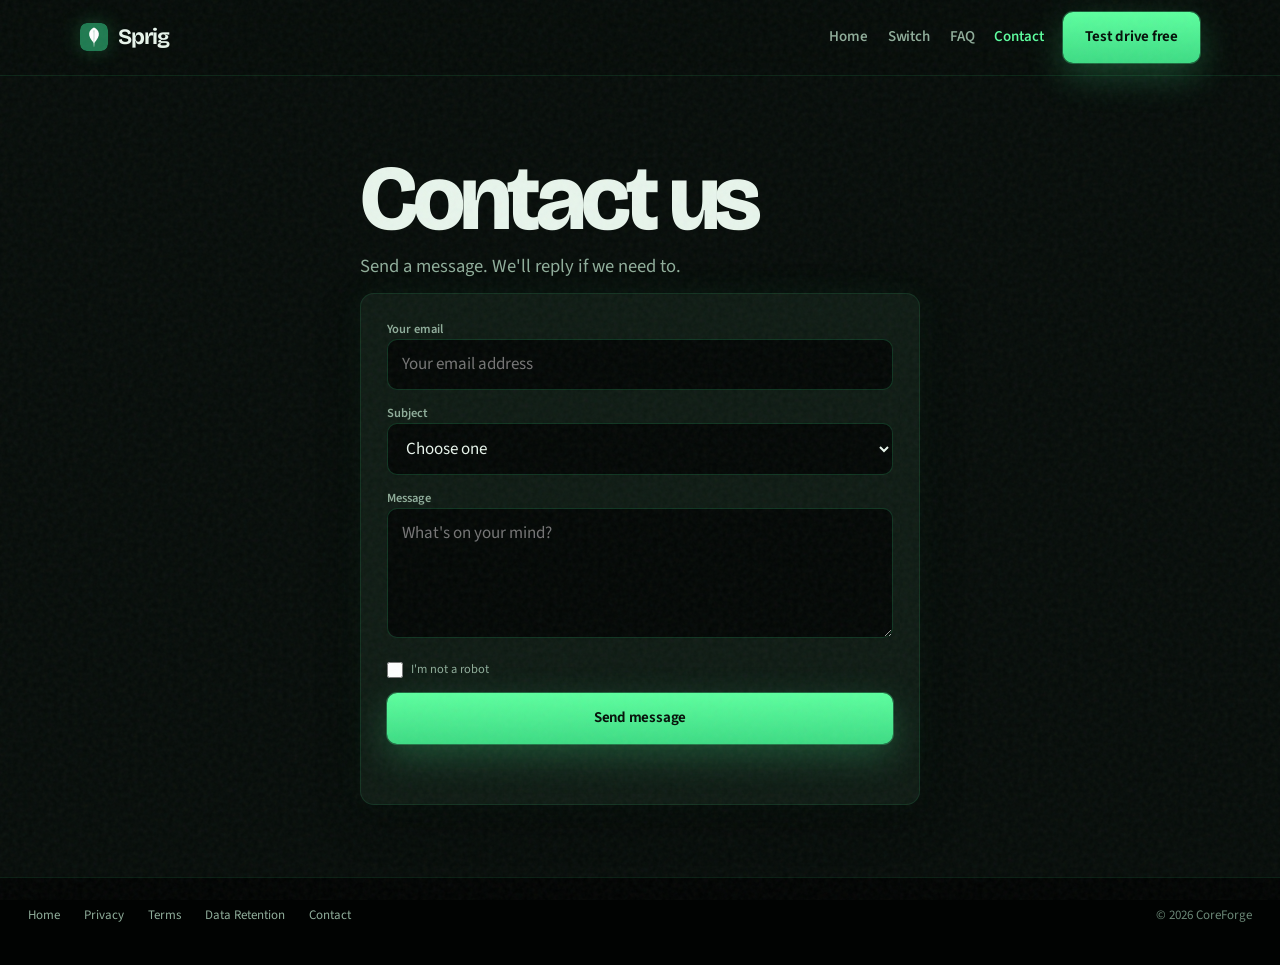
==== commit 4b96e05b: "Dark growth-ledger theme with hard-rule copy fixes Convert the full site to near-black/green-black w" ====
--- a/contact/index.html
+++ b/contact/index.html
@@ -46,7 +46,6 @@
 </div>
 <main class="wrap contact-main">
   <div class="page-hero">
-    <div class="kicker">Contact</div>
     <h1>Contact us</h1>
     <p class="lead">Send a message. We'll reply if we need to.</p>
   </div>
--- a/css/site.css
+++ b/css/site.css
@@ -1,25 +1,31 @@
-/* Sprig — growth ledger identity (not a Copilot clone) */
+/* Sprig — dark growth-ledger identity (near-black + vivid green, not Copilot) */
 *,*::before,*::after{box-sizing:border-box;margin:0;padding:0}
 :root{
-  --bg:#e4ede6;
-  --bg-deep:#cfdccf;
-  --ink:#0a1f16;
-  --ink-soft:#143528;
-  --mute:#3f5649;
-  --mute-2:#5f7467;
-  --line:rgba(10,31,22,.14);
-  --line-2:rgba(10,31,22,.22);
-  --green:#1a6b46;
-  --green-deep:#0f4a30;
-  --leaf:#2a8a58;
-  --mint:#b7dcc6;
-  --surface:#eef4ef;
-  --surface-2:#f7faf7;
+  --bg:#060c09;
+  --bg-deep:#030705;
+  --bg-lift:#0c1610;
+  --ink:#e8f5ec;
+  --ink-soft:#c5e0cf;
+  --mute:#8fad9a;
+  --mute-2:#6a8776;
+  --line:rgba(61,220,132,.12);
+  --line-2:rgba(61,220,132,.22);
+  --green:#3ddc84;
+  --green-deep:#1e9e58;
+  --green-bright:#5dff9f;
+  --leaf:#2ecc71;
+  --amber:#f0b429;
+  --sky:#4db8ff;
+  --coral:#ff7a6e;
+  --mint:#0f2a1c;
+  --surface:#0e1a13;
+  --surface-2:#122018;
+  --glow:rgba(61,220,132,.18);
   --wrap:1120px;
   --pad:28px;
   --display:"Bricolage Grotesque","Avenir Next",Arial,sans-serif;
   --body:"Source Sans 3","Segoe UI",Helvetica,Arial,sans-serif;
-  --focus:0 0 0 3px rgba(26,107,70,.35);
+  --focus:0 0 0 3px rgba(61,220,132,.4);
 }
 html{scroll-behavior:smooth;overflow-x:clip}
 body{
@@ -30,10 +36,10 @@
   font-size:17px;line-height:1.5;
   min-height:100vh;overflow-x:clip;
 }
-/* Paper grain — Sprig paper, not dark glass */
+/* Soft vignette grain on dark soil */
 body::before{
-  content:"";position:fixed;inset:0;pointer-events:none;z-index:9999;opacity:.04;
-  background-image:url("data:image/svg+xml,%3Csvg viewBox='0 0 200 200' xmlns='http://www.w3.org/2000/svg'%3E%3Cfilter id='n'%3E%3CfeTurbulence type='fractalNoise' baseFrequency='0.85' numOctaves='4' stitchTiles='stitch'/%3E%3C/filter%3E%3Crect width='100%25' height='100%25' filter='url(%23n)'/%3E%3C/svg%3E");
+  content:"";position:fixed;inset:0;pointer-events:none;z-index:9999;opacity:.055;
+  background-image:url("data:image/svg+xml,%3Csvg viewBox='0 0 200 200' xmlns='http://www.w3.org/2000/svg'%3E%3Cfilter id='n'%3E%3CfeTurbulence type='fractalNoise' baseFrequency='0.9' numOctaves='4' stitchTiles='stitch'/%3E%3C/filter%3E%3Crect width='100%25' height='100%25' filter='url(%23n)'/%3E%3C/svg%3E");
 }
 a{color:inherit}
 img,svg,video{display:block;max-width:100%}
@@ -41,16 +47,16 @@
 :focus-visible{outline:none;box-shadow:var(--focus);border-radius:6px}
 
 .skip{position:absolute;left:-9999px}
-.skip:focus{left:16px;top:16px;z-index:100;padding:10px 14px;background:var(--green);color:#fff;border-radius:8px;font-weight:600}
+.skip:focus{left:16px;top:16px;z-index:100;padding:10px 14px;background:var(--green);color:#041008;border-radius:8px;font-weight:600}
 
 .wrap{width:min(100% - (var(--pad) * 2),var(--wrap));margin-inline:auto}
 
 /* Sticky nav */
 .topbar{
   position:sticky;top:0;z-index:50;
-  background:rgba(228,237,230,.9);
-  backdrop-filter:blur(14px) saturate(130%);
-  -webkit-backdrop-filter:blur(14px) saturate(130%);
+  background:rgba(6,12,9,.88);
+  backdrop-filter:blur(16px) saturate(140%);
+  -webkit-backdrop-filter:blur(16px) saturate(140%);
   border-bottom:1px solid var(--line);
 }
 .topbar-inner{
@@ -60,20 +66,20 @@
 .brand{
   display:inline-flex;align-items:center;gap:10px;
   font-family:var(--display);font-weight:700;font-size:22px;
-  letter-spacing:-.04em;text-decoration:none;flex:none;
-}
-.brand svg{width:28px;height:28px;border-radius:7px}
+  letter-spacing:-.04em;text-decoration:none;flex:none;color:var(--ink);
+}
+.brand svg{width:28px;height:28px;border-radius:7px;box-shadow:0 0 20px rgba(61,220,132,.25)}
 .topbar-right{display:flex;align-items:center;gap:8px 20px;justify-content:flex-end}
 .nav{display:flex;align-items:center;gap:4px 20px}
 .nav a{
   color:var(--mute);text-decoration:none;font-size:15px;font-weight:560;
   letter-spacing:-.01em;transition:color .15s;white-space:nowrap;
 }
-.nav a:hover,.nav a[aria-current="page"]{color:var(--ink)}
+.nav a:hover,.nav a[aria-current="page"]{color:var(--green-bright)}
 .btn-nav{padding:11px 18px;font-size:14px;white-space:nowrap}
 .nav-toggle{
   display:none;width:44px;height:44px;border:1px solid var(--line);border-radius:10px;
-  background:rgba(255,255,255,.45);cursor:pointer;place-items:center;padding:0;position:relative;z-index:60;
+  background:rgba(18,32,24,.7);cursor:pointer;place-items:center;padding:0;position:relative;z-index:60;
 }
 .nav-toggle span{
   display:block;width:18px;height:1.5px;background:var(--ink);border-radius:2px;
@@ -85,20 +91,24 @@
 .nav-toggle[aria-expanded="true"] span:nth-child(1){transform:translateY(5px) rotate(45deg)}
 .nav-toggle[aria-expanded="true"] span:nth-child(2){opacity:0}
 .nav-toggle[aria-expanded="true"] span:nth-child(3){transform:translateY(-5px) rotate(-45deg)}
-.nav-panel{display:contents}
+.nav-panel{display:none}
 html.nav-open{overflow:hidden}
 
 .btn{
   display:inline-flex;align-items:center;justify-content:center;gap:8px;
   padding:14px 22px;border-radius:10px;font-weight:650;font-size:15px;
   letter-spacing:-.015em;text-decoration:none;border:0;cursor:pointer;
-  transition:transform .18s ease,background .18s ease;
+  transition:transform .18s ease,background .18s ease,box-shadow .18s ease;
 }
 .btn:hover{transform:translateY(-1px)}
-.btn.primary{background:var(--green);color:#fff;box-shadow:0 10px 28px rgba(26,107,70,.22)}
-.btn.primary:hover{background:var(--green-deep)}
+.btn.primary{
+  background:linear-gradient(180deg,var(--green-bright),var(--green));
+  color:#041008;
+  box-shadow:0 0 0 1px rgba(61,220,132,.35),0 12px 36px rgba(61,220,132,.28);
+}
+.btn.primary:hover{background:linear-gradient(180deg,#7dffb0,var(--green-bright));box-shadow:0 0 0 1px rgba(93,255,159,.45),0 14px 40px rgba(61,220,132,.38)}
 .btn.ghost{background:transparent;border:1px solid var(--line-2);color:var(--ink)}
-.btn.ghost:hover{background:rgba(255,255,255,.5)}
+.btn.ghost:hover{background:rgba(61,220,132,.08);border-color:var(--green)}
 .btn.full{width:100%}
 
 h1,h2,h3{font-family:var(--display);font-weight:700;letter-spacing:-.045em;line-height:1.02;color:var(--ink)}
@@ -107,24 +117,20 @@
 h3{font-size:clamp(22px,2.4vw,30px);letter-spacing:-.03em}
 .lead{color:var(--mute);font-size:clamp(17px,1.45vw,20px);line-height:1.5;max-width:36ch}
 .fine{color:var(--mute-2);font-size:13px;line-height:1.55;margin-top:14px}
-.chapter-kicker{
-  font-family:var(--display);font-size:12px;font-weight:700;
-  letter-spacing:.12em;text-transform:uppercase;color:var(--green);
-  margin-bottom:14px;
-}
 .hero-actions{display:flex;flex-wrap:wrap;gap:12px;margin-top:28px}
-.hero-meta{margin-top:20px;color:var(--mute);font-size:14px;max-width:36ch}
-.hero-meta .plat{display:block;margin-top:6px;color:var(--mute-2);font-size:13px}
+.hero-meta{margin-top:20px;color:var(--mute);font-size:14px;max-width:42ch;line-height:1.55}
+.hero-meta .plat{display:block;margin-top:8px;color:var(--mute-2);font-size:13px}
 .hero-meta-switch{margin-top:14px;font-size:14px}
 .hero-meta-switch a{color:var(--mute);text-decoration:underline;text-underline-offset:3px}
-.hero-meta-switch a:hover{color:var(--ink)}
+.hero-meta-switch a:hover{color:var(--green-bright)}
 
 /* Test drive band */
 .testdrive-band{
   padding:clamp(64px,9vw,100px) 0;
   background:
-    linear-gradient(180deg,rgba(183,220,198,.28),rgba(238,244,239,.9) 40%,var(--surface-2)),
-    radial-gradient(ellipse 70% 50% at 90% 20%,rgba(42,138,88,.12),transparent 55%);
+    radial-gradient(ellipse 80% 60% at 10% 40%,rgba(61,220,132,.1),transparent 55%),
+    radial-gradient(ellipse 50% 40% at 90% 20%,rgba(77,184,255,.06),transparent 50%),
+    linear-gradient(180deg,var(--bg-lift),var(--bg-deep));
   border-block:1px solid var(--line);
 }
 .testdrive-band h2{max-width:16ch}
@@ -143,13 +149,31 @@
   position:relative;overflow:clip;
   border-bottom:1px solid var(--line);
   background:
-    linear-gradient(180deg,#d7e4da 0%,var(--bg) 55%,#dce8df 100%);
+    radial-gradient(ellipse 90% 70% at 75% 40%,rgba(61,220,132,.16),transparent 55%),
+    radial-gradient(ellipse 50% 40% at 15% 80%,rgba(77,184,255,.07),transparent 50%),
+    radial-gradient(ellipse 40% 30% at 90% 10%,rgba(240,180,41,.06),transparent 45%),
+    linear-gradient(165deg,var(--bg-deep) 0%,#08140e 40%,var(--bg) 100%);
   min-height:min(94vh,980px);
   padding:36px 0 0;
 }
+.grow-hero::after{
+  content:"";position:absolute;inset:auto 0 0;height:180px;pointer-events:none;
+  background:linear-gradient(180deg,transparent,rgba(3,7,5,.65));
+  z-index:2;
+}
+.hero-orbs{position:absolute;inset:0;pointer-events:none;z-index:0;overflow:hidden}
+.orb{position:absolute;border-radius:50%;filter:blur(60px);opacity:.55;animation:orbDrift 12s ease-in-out infinite}
+.orb-green{width:420px;height:420px;right:8%;top:12%;background:rgba(61,220,132,.35)}
+.orb-sky{width:280px;height:280px;left:18%;bottom:18%;background:rgba(77,184,255,.18);animation-delay:-4s}
+.orb-amber{width:200px;height:200px;right:28%;bottom:8%;background:rgba(240,180,41,.14);animation-delay:-7s}
+@keyframes orbDrift{
+  0%,100%{transform:translate(0,0) scale(1)}
+  50%{transform:translate(12px,-18px) scale(1.06)}
+}
 .stem{
   position:absolute;left:clamp(12px,4vw,48px);top:0;bottom:0;width:40px;
-  pointer-events:none;z-index:0;opacity:.55;
+  pointer-events:none;z-index:0;opacity:.7;
+  filter:drop-shadow(0 0 12px rgba(61,220,132,.35));
 }
 .stem-svg{width:40px;height:100%}
 .stem-path{
@@ -167,15 +191,12 @@
   min-height:min(86vh,900px);
 }
 .grow-copy{padding:24px 0 64px;text-align:left}
-.grow-kicker{
-  font-family:var(--display);font-size:clamp(13px,1.2vw,16px);font-weight:700;
-  letter-spacing:.14em;text-transform:uppercase;color:var(--green);
-  margin-bottom:18px;
-  animation:riseSoft .8s both;
-}
 .grow-brand{
   font-size:clamp(84px,14vw,168px);font-weight:800;letter-spacing:-.075em;
   line-height:.84;margin:0 0 16px;
+  background:linear-gradient(135deg,#fff 10%,var(--green-bright) 55%,var(--leaf) 100%);
+  -webkit-background-clip:text;background-clip:text;color:transparent;
+  filter:drop-shadow(0 0 40px rgba(61,220,132,.25));
   animation:riseSoft .85s .05s both;
 }
 .grow-line{
@@ -186,20 +207,21 @@
 }
 .grow-copy .lead{animation:riseSoft .85s .16s both}
 .grow-copy .hero-actions{animation:riseSoft .85s .22s both}
-.grow-copy .hero-meta{animation:riseSoft .85s .28s both}
+.grow-copy .hero-meta,.grow-copy .hero-meta-switch{animation:riseSoft .85s .28s both}
 @keyframes riseSoft{
   from{opacity:0;transform:translateY(16px)}
   to{opacity:1;transform:none}
 }
 
-/* Green-forward growth chart + rising phone — Sprig motif, not floating pills */
+/* Green-forward growth chart + rising phone */
 .growth-viz{
   position:relative;display:grid;align-items:end;justify-items:end;
   min-height:min(78vh,820px);padding-bottom:0;
 }
 .growth-chart{
   position:absolute;left:0;top:8%;width:min(420px,70%);
-  z-index:1;opacity:.95;
+  z-index:1;opacity:.98;
+  filter:drop-shadow(0 0 28px rgba(61,220,132,.2));
   animation:riseSoft 1s .2s both;
 }
 .gv-label{fill:var(--mute);font-size:13px;font-family:var(--body)}
@@ -207,6 +229,7 @@
 .gv-line{
   stroke-dasharray:700;stroke-dashoffset:700;
   animation:drawStem 1.4s cubic-bezier(.22,1,.36,1) .4s forwards;
+  filter:drop-shadow(0 0 8px rgba(61,220,132,.6));
 }
 .gv-area{opacity:0;animation:leafIn .9s ease .9s forwards}
 .gv-nodes,.gv-sprig{opacity:0;animation:leafIn .6s ease 1.1s forwards}
@@ -216,16 +239,26 @@
   margin-right:clamp(0px,2vw,24px);
   animation:sproutUp 1.1s cubic-bezier(.22,1,.36,1) .25s both;
 }
+.growth-phone::before{
+  content:"";position:absolute;inset:-8% -18% 10%;z-index:-1;border-radius:50%;
+  background:radial-gradient(ellipse at center,rgba(61,220,132,.28),transparent 65%);
+  animation:pulseGlow 4.5s ease-in-out infinite;
+}
 .growth-phone img{
   width:100%;border-radius:36px 36px 0 0;
   box-shadow:
-    -36px 8px 100px rgba(10,31,22,.32),
-    0 24px 48px rgba(10,31,22,.18);
+    0 0 0 1px rgba(61,220,132,.2),
+    -28px 8px 80px rgba(0,0,0,.55),
+    0 24px 64px rgba(61,220,132,.18);
 }
 @keyframes sproutUp{
   from{opacity:0;transform:translateY(64px) scale(.96)}
   to{opacity:1;transform:none}
 }
+@keyframes pulseGlow{
+  0%,100%{opacity:.7;transform:scale(1)}
+  50%{opacity:1;transform:scale(1.05)}
+}
 @media (prefers-reduced-motion:no-preference){
   .growth-phone{animation:sproutUp 1.1s cubic-bezier(.22,1,.36,1) .25s both, sway 8s 1.4s ease-in-out infinite}
 }
@@ -234,20 +267,26 @@
   50%{transform:translateY(-7px)}
 }
 
-/* Ledger strip — full-width product chapter */
+/* Ledger strip */
 .ledger{padding:clamp(64px,9vw,110px) 0 0;border-bottom:1px solid var(--line)}
 .ledger-head{max-width:640px;margin-bottom:36px}
 .ledger-head .lead{margin-top:14px}
-.ledger-strip{overflow:hidden}
+.ledger-strip{overflow:hidden;position:relative}
+.ledger-strip::before{
+  content:"";position:absolute;inset:0;z-index:1;pointer-events:none;
+  box-shadow:inset 0 0 80px rgba(3,7,5,.35);
+}
 .ledger-strip img{
   width:100%;display:block;background:var(--surface-2);
-  box-shadow:0 30px 70px rgba(10,31,22,.14);
-}
-
-/* Frond chapters — stem accent + product */
+  box-shadow:0 30px 80px rgba(0,0,0,.45),0 0 0 1px var(--line);
+  border-radius:12px 12px 0 0;
+}
+
+/* Frond chapters */
 .frond{
   padding:clamp(72px,10vw,120px) 0;
   border-bottom:1px solid var(--line);
+  background:linear-gradient(180deg,transparent,rgba(61,220,132,.03) 50%,transparent);
 }
 .frond-grid{
   display:grid;grid-template-columns:1fr 1.05fr;gap:clamp(28px,5vw,64px);
@@ -259,19 +298,24 @@
 .frond-visual{position:relative;display:grid;place-items:center}
 .frond-mark{
   position:absolute;left:4%;top:8%;width:72px;height:auto;
-  color:var(--green);opacity:.35;pointer-events:none;
-}
-.shot{width:100%;border-radius:18px;background:var(--surface-2);box-shadow:0 24px 60px rgba(10,31,22,.14)}
+  color:var(--green);opacity:.45;pointer-events:none;
+  filter:drop-shadow(0 0 10px rgba(61,220,132,.4));
+}
+.shot{
+  width:100%;border-radius:18px;background:var(--surface-2);
+  box-shadow:0 24px 60px rgba(0,0,0,.4),0 0 0 1px var(--line),0 0 40px rgba(61,220,132,.08);
+}
 .shot.phone{width:min(300px,72%);margin-inline:auto;border-radius:28px}
 .shot.wide{border-radius:16px}
 
-/* Canopy — paired phones with captions */
+/* Canopy */
 .canopy{
   padding:clamp(72px,10vw,120px) 0;
   border-bottom:1px solid var(--line);
   background:
-    radial-gradient(700px 360px at 50% 0%,rgba(26,107,70,.1),transparent 60%),
-    var(--bg-deep);
+    radial-gradient(700px 360px at 50% 0%,rgba(61,220,132,.12),transparent 60%),
+    radial-gradient(400px 280px at 80% 80%,rgba(240,180,41,.05),transparent 50%),
+    var(--bg-lift);
 }
 .canopy-copy{max-width:640px;margin-bottom:40px}
 .canopy-copy .lead{margin-top:14px}
@@ -282,7 +326,8 @@
 .canopy-row figure{margin:0;text-align:center}
 .canopy-row img{
   width:min(280px,42vw);border-radius:28px;
-  box-shadow:0 28px 70px rgba(10,31,22,.18);background:var(--surface-2);
+  box-shadow:0 28px 70px rgba(0,0,0,.5),0 0 0 1px var(--line),0 0 36px rgba(61,220,132,.12);
+  background:var(--surface-2);
 }
 .canopy-row figure:first-child img{transform:rotate(-2.5deg) translateY(12px)}
 .canopy-row figure:last-child img{transform:rotate(2deg)}
@@ -291,25 +336,27 @@
   letter-spacing:-.02em;color:var(--ink-soft);
 }
 
-/* Soil / privacy */
+/* Soil / privacy — deeper black-green */
 .soil{
   padding:clamp(72px,10vw,120px) 0;
   border-bottom:1px solid var(--line);
-  background:var(--ink);color:#e4ede6;
-}
-.soil .chapter-kicker{color:#7dcea0}
-.soil h2{color:#e4ede6}
-.soil .lead{color:rgba(228,237,230,.72)}
+  background:
+    radial-gradient(ellipse 60% 50% at 30% 50%,rgba(61,220,132,.08),transparent 60%),
+    linear-gradient(180deg,#020504,var(--bg-deep));
+  color:var(--ink);
+}
+.soil h2{color:var(--ink)}
+.soil .lead{color:var(--mute)}
 .soil-grid{display:grid;grid-template-columns:1.1fr .7fr;gap:48px;align-items:center}
-.soil .shot.phone{box-shadow:0 24px 60px rgba(0,0,0,.35)}
+.soil .shot.phone{box-shadow:0 24px 60px rgba(0,0,0,.55),0 0 0 1px rgba(61,220,132,.25),0 0 48px rgba(61,220,132,.15)}
 
 .video-band{padding:clamp(72px,10vw,110px) 0;border-bottom:1px solid var(--line)}
 .video-shell{display:grid;grid-template-columns:1fr .7fr;gap:48px;align-items:center}
 .video-phone{
   width:min(260px,70vw);margin-inline:auto;aspect-ratio:9/16;border-radius:28px;
-  overflow:hidden;background:#0a1f16;box-shadow:0 24px 60px rgba(10,31,22,.2);
-}
-.video-phone video{width:100%;height:100%;object-fit:cover}
+  overflow:hidden;background:#020504;
+  box-shadow:0 24px 60px rgba(0,0,0,.5),0 0 0 1px var(--line),0 0 40px rgba(61,220,132,.12);
+}
 
 .price-band{padding:clamp(72px,10vw,110px) 0;border-bottom:1px solid var(--line)}
 .price-band h2{max-width:16ch}
@@ -317,6 +364,7 @@
 .price-line{
   margin-top:28px;display:flex;flex-wrap:wrap;gap:12px 28px;align-items:baseline;
   font-family:var(--display);font-size:clamp(22px,3vw,32px);letter-spacing:-.03em;
+  color:var(--green-bright);
 }
 .price-line span{color:var(--mute);font-family:var(--body);font-size:15px;letter-spacing:0}
 
@@ -324,45 +372,48 @@
 .gallery-band .lead{margin-top:14px}
 .tabs{
   display:inline-flex;gap:4px;padding:4px;margin:26px 0 22px;border-radius:10px;
-  background:rgba(255,255,255,.55);border:1px solid var(--line);
+  background:rgba(18,32,24,.8);border:1px solid var(--line);
 }
 .tabs button{
   font:inherit;font-size:14px;font-weight:600;color:var(--mute);background:none;border:0;
   border-radius:8px;padding:8px 16px;cursor:pointer;
 }
-.tabs button[aria-selected="true"]{background:var(--ink);color:var(--bg)}
+.tabs button[aria-selected="true"]{background:var(--green);color:#041008}
 .shot-row{
   display:flex;gap:16px;overflow-x:auto;padding:8px 2px 28px;
   scroll-snap-type:x mandatory;-webkit-overflow-scrolling:touch;
 }
 .shot-row img{
   flex:0 0 auto;width:200px;border-radius:18px;
-  box-shadow:0 16px 40px rgba(10,31,22,.12);scroll-snap-align:center;
-  transition:transform .2s ease;background:var(--surface-2);
-}
-.shot-row img:hover{transform:translateY(-3px)}
+  box-shadow:0 16px 40px rgba(0,0,0,.4),0 0 0 1px var(--line);scroll-snap-align:center;
+  transition:transform .2s ease,box-shadow .2s ease;background:var(--surface-2);
+}
+.shot-row img:hover{transform:translateY(-3px);box-shadow:0 20px 48px rgba(0,0,0,.5),0 0 24px rgba(61,220,132,.15)}
 .shot-row img.ipad{width:380px;border-radius:14px}
 .shot-row img.mac{width:520px;max-width:85vw;border-radius:10px}
 
 .closing{
   padding:clamp(80px,12vw,120px) 24px;text-align:left;
-  background:var(--ink);color:#e4ede6;
+  background:
+    radial-gradient(ellipse 70% 60% at 20% 50%,rgba(61,220,132,.12),transparent 55%),
+    linear-gradient(180deg,var(--bg-deep),#010302);
+  color:var(--ink);
+  border-top:1px solid var(--line);
 }
 .closing .wrap{display:grid;gap:18px;max-width:720px}
-.closing h2{color:#e4ede6;max-width:14ch}
-.closing .lead{color:rgba(228,237,230,.72)}
-.closing .fine{color:rgba(228,237,230,.5);margin-top:0}
-.closing .btn.primary{background:#e4ede6;color:var(--ink);box-shadow:none}
-.closing .btn.primary:hover{background:#fff}
+.closing h2{color:var(--ink);max-width:14ch}
+.closing .lead{color:var(--mute)}
+.closing .fine{color:var(--mute-2);margin-top:0}
+.closing .btn.ghost{border-color:var(--line-2);color:var(--ink)}
 
 .site-footer{
   display:flex;flex-wrap:wrap;gap:14px 24px;justify-content:flex-start;align-items:center;
   padding:28px var(--pad) 40px;font-size:13px;color:var(--mute);
-  background:var(--ink);border-top:1px solid rgba(228,237,230,.1);
-}
-.site-footer a{text-decoration:none;color:rgba(228,237,230,.7)}
-.site-footer a:hover{color:#fff}
-.site-footer span{color:rgba(228,237,230,.45);margin-left:auto}
+  background:#010302;border-top:1px solid var(--line);
+}
+.site-footer a{text-decoration:none;color:var(--mute)}
+.site-footer a:hover{color:var(--green-bright)}
+.site-footer span{color:var(--mute-2);margin-left:auto}
 
 .html-js .reveal{opacity:0;transform:translateY(22px);transition:opacity .75s cubic-bezier(.22,1,.36,1),transform .75s cubic-bezier(.22,1,.36,1)}
 .html-js .reveal.in{opacity:1;transform:none}
@@ -373,9 +424,9 @@
 .faq-page .lead{color:var(--mute);font-size:18px;line-height:1.5;max-width:42ch}
 .faq-section{margin-top:44px}
 .faq-section h2{
-  font-size:1rem;font-weight:700;letter-spacing:.04em;text-transform:uppercase;
+  font-size:1.15rem;font-weight:700;letter-spacing:-.02em;
   max-width:none;margin:0 0 4px;padding-bottom:12px;border-bottom:1px solid var(--line);
-  color:var(--green);font-family:var(--display);
+  color:var(--green-bright);font-family:var(--display);
 }
 .faq-list{margin-top:0}
 .faq-list details{border-bottom:1px solid var(--line)}
@@ -391,7 +442,7 @@
 }
 .faq-list details[open] summary::after{transform:translateY(-30%) rotate(225deg)}
 .faq-list .ans{color:var(--mute);font-size:16px;line-height:1.55;padding:0 8px 20px 0;max-width:58ch}
-.faq-list .ans a{color:var(--green);text-decoration:none}
+.faq-list .ans a{color:var(--green-bright);text-decoration:none}
 .faq-list .ans a:hover{text-decoration:underline}
 
 .page-hero{padding:48px 0 12px}
@@ -400,50 +451,64 @@
 .prose h2{font-size:1.15rem;margin:2.1rem 0 .7rem;max-width:none;letter-spacing:-.025em}
 .prose p,.prose li{color:var(--mute);font-size:15.5px;line-height:1.75;margin-bottom:.75rem}
 .prose ul{padding-left:1.25rem;margin-bottom:.75rem}
-.prose a{color:var(--green);text-decoration:none}
+.prose a{color:var(--green-bright);text-decoration:none}
 .prose a:hover{text-decoration:underline}
 .prose .updated{color:var(--mute-2);font-size:13px;margin-bottom:2rem}
 .prose table{width:100%;border-collapse:collapse;margin:1rem 0 1.5rem;font-size:14px}
 .prose th,.prose td{text-align:left;padding:.75rem .8rem;border-bottom:1px solid var(--line);vertical-align:top}
-.prose th{color:var(--green);font-weight:600;font-size:12px;letter-spacing:.04em;text-transform:uppercase}
+.prose th{color:var(--green-bright);font-weight:600;font-size:13px;letter-spacing:-.01em}
 
 .form-card{
-  background:var(--surface-2);border:1px solid var(--line);border-radius:14px;
-  padding:26px;display:grid;gap:14px;box-shadow:0 16px 40px rgba(10,31,22,.08);
+  background:var(--surface);border:1px solid var(--line);border-radius:14px;
+  padding:26px;display:grid;gap:14px;box-shadow:0 16px 40px rgba(0,0,0,.35),0 0 32px rgba(61,220,132,.06);
 }
 .form-card label{display:grid;gap:7px;font-size:12.5px;color:var(--mute);font-weight:600}
 .form-card input,.form-card select,.form-card textarea{
-  width:100%;color:var(--ink);background:var(--bg);border:1px solid var(--line-2);
+  width:100%;color:var(--ink);background:var(--bg-deep);border:1px solid var(--line-2);
   border-radius:10px;padding:12px 14px;
 }
 .form-card input:focus,.form-card select:focus,.form-card textarea:focus{outline:none;border-color:var(--green);box-shadow:var(--focus)}
 .form-card textarea{min-height:130px;resize:vertical;line-height:1.5}
+.form-card option{background:var(--bg-deep);color:var(--ink)}
 .checkbox-row{display:flex;align-items:center;gap:8px;font-size:14px;color:var(--mute);font-weight:400}
 .checkbox-row input{width:16px;height:16px}
 .status{font-size:14px;color:var(--mute);min-height:20px}
-.status.success{color:var(--green);font-weight:600}
-.status.error{color:#b42318}
+.status.success{color:var(--green-bright);font-weight:600}
+.status.error{color:var(--coral)}
 .steps{list-style:none;display:grid;gap:12px}
-.steps li{background:var(--surface-2);border:1px solid var(--line);border-radius:12px;padding:16px 18px;display:flex;gap:14px}
-.steps .n{flex:none;width:28px;height:28px;border-radius:50%;background:var(--green);color:#fff;font-weight:800;display:grid;place-items:center;font-size:13px}
+.steps li{background:var(--surface);border:1px solid var(--line);border-radius:12px;padding:16px 18px;display:flex;gap:14px}
+.steps .n{flex:none;width:28px;height:28px;border-radius:50%;background:var(--green);color:#041008;font-weight:800;display:grid;place-items:center;font-size:13px}
 .steps p{margin:4px 0 0;color:var(--mute);font-size:13.5px}
 .split{display:grid;grid-template-columns:1.05fr .95fr;gap:24px;align-items:start;margin-top:28px}
 .section{padding:72px 0 36px}
 .section.tight{padding-top:48px}
 .cards{display:grid;grid-template-columns:repeat(4,1fr);gap:12px;margin-top:28px}
-.card{background:var(--surface-2);border:1px solid var(--line);border-radius:12px;padding:18px}
-.card.me{border-color:rgba(26,107,70,.35);background:linear-gradient(180deg,rgba(26,107,70,.08),var(--surface-2))}
-.card.me h3{color:var(--green)}
+.card{background:var(--surface);border:1px solid var(--line);border-radius:12px;padding:18px}
+.card.me{border-color:rgba(61,220,132,.4);background:linear-gradient(180deg,rgba(61,220,132,.12),var(--surface));box-shadow:0 0 32px rgba(61,220,132,.08)}
+.card.me h3{color:var(--green-bright)}
 .card dl{margin:0}
 .card dt{color:var(--mute);font-size:12px;margin-top:10px}
-.card dd{margin:0;font-size:14.5px;font-weight:600}
+.card dd{margin:0;font-size:14.5px;font-weight:600;color:var(--ink)}
 .hero-center{text-align:left;padding:40px 0 20px}
 .hero-center h1{max-width:14ch}
-.hero-band{background:radial-gradient(800px 420px at 90% -10%,rgba(26,107,70,.14),transparent 55%),transparent}
+.hero-center em{font-style:normal;color:var(--green-bright)}
+.hero-band{
+  background:
+    radial-gradient(800px 420px at 90% -10%,rgba(61,220,132,.16),transparent 55%),
+    radial-gradient(500px 300px at 10% 80%,rgba(77,184,255,.06),transparent 50%),
+    transparent;
+  border-bottom:1px solid var(--line);
+}
 .pill-row{display:flex;flex-wrap:wrap;gap:10px;margin-top:26px}
-.pill{background:rgba(255,255,255,.55);border:1px solid var(--line);padding:9px 14px;border-radius:8px;font-size:13px}
-.pill b{color:var(--green)}
+.pill{
+  background:rgba(18,32,24,.85);border:1px solid var(--line);padding:9px 14px;border-radius:8px;font-size:13px;color:var(--mute);
+}
+.pill b{color:var(--green-bright)}
 .site-header{display:flex;align-items:center;justify-content:space-between;gap:16px;padding:18px 0}
+.sub{color:var(--mute);font-size:clamp(17px,1.4vw,19px);line-height:1.55;max-width:42ch}
+
+/* Legacy .kicker hidden — Kevin banned uppercase eyebrows */
+.kicker,.grow-kicker,.chapter-kicker{display:none!important}
 
 [hidden]{display:none!important}
 
@@ -455,7 +520,7 @@
   .growth-viz{min-height:440px;justify-items:center;margin-top:8px}
   .growth-chart{position:relative;width:min(360px,90%);top:auto;left:auto;margin-bottom:-40px}
   .growth-phone{width:min(280px,72%);margin-right:0}
-  .stem{opacity:.35}
+  .stem{opacity:.4}
   .canopy-row img{width:min(200px,44vw);border-radius:22px}
   .cards{grid-template-columns:1fr 1fr}
 }
@@ -466,7 +531,7 @@
   .nav-panel{
     display:flex;flex-direction:column;gap:8px;
     position:fixed;inset:0;z-index:55;padding:88px 24px 40px;
-    background:rgba(228,237,230,.97);
+    background:rgba(6,12,9,.97);
     backdrop-filter:blur(20px);
     opacity:0;visibility:hidden;pointer-events:none;
     transform:translateY(-8px);
@@ -498,7 +563,7 @@
 }
 @media (prefers-reduced-motion:reduce){
   html{scroll-behavior:auto}
-  .btn,.shot-row img,.stem-path,.gv-line,.growth-phone{transition:none;animation:none!important}
+  .btn,.shot-row img,.stem-path,.gv-line,.growth-phone,.growth-phone::before{transition:none;animation:none!important}
   .stem-leaves,.gv-area,.gv-nodes,.gv-sprig{opacity:1;animation:none!important}
   .btn:hover,.shot-row img:hover{transform:none}
   .html-js .reveal{opacity:1;transform:none;transition:none}
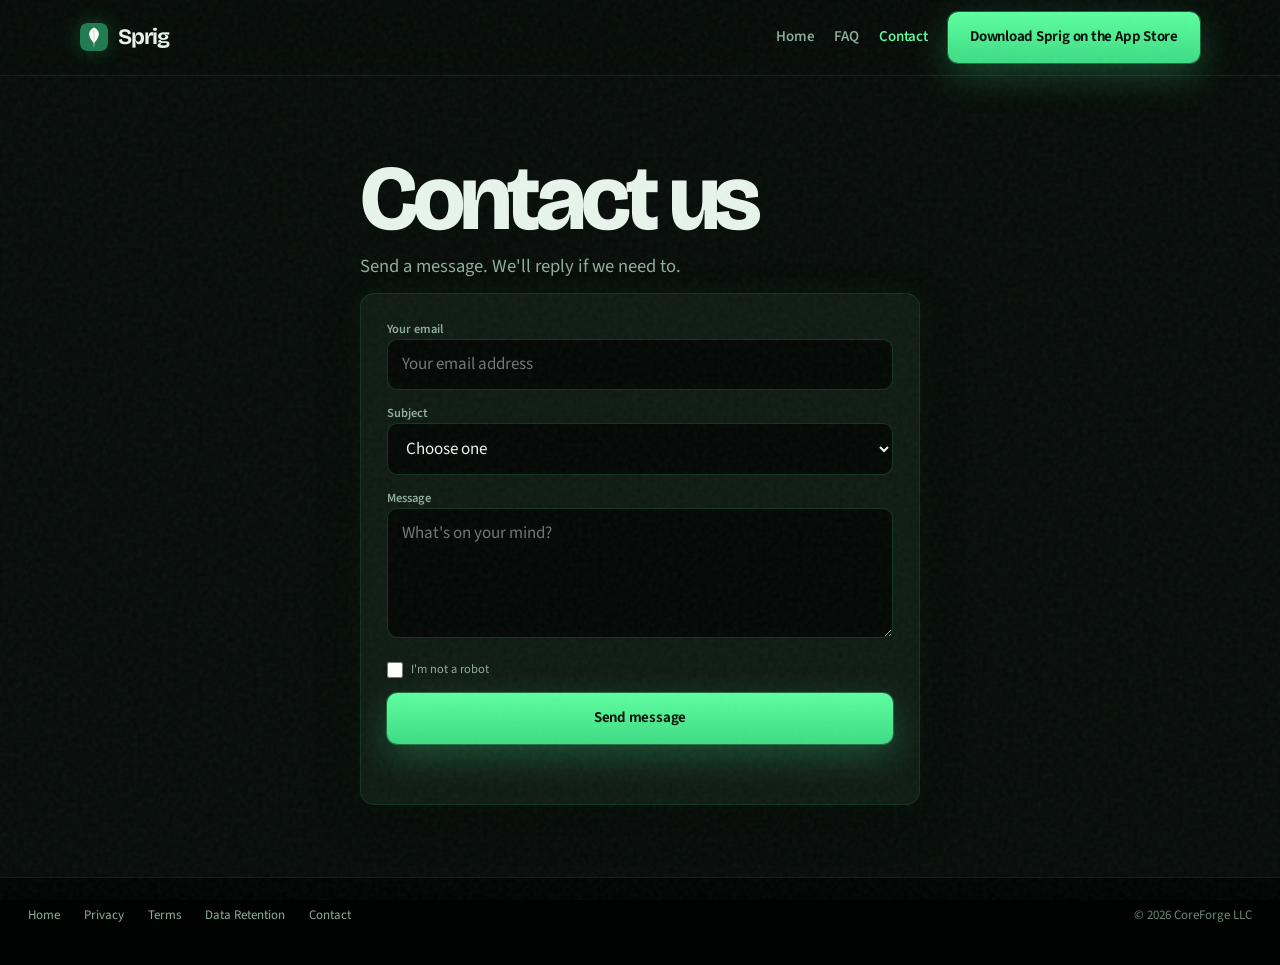
==== commit fcbb7ec7: "DRAFT: live App Store CTA, plain price block, FAQ quick answers + FAQPage JSON-LD, /support and /swi" ====
--- a/contact/index.html
+++ b/contact/index.html
@@ -25,11 +25,10 @@
     <div class="topbar-right">
       <nav class="nav" aria-label="Primary">
         <a href="/">Home</a>
-        <a href="/switch">Switch</a>
         <a href="/faq">FAQ</a>
         <a href="/contact" aria-current="page">Contact</a>
       </nav>
-      <a class="btn primary btn-nav" href="/#testdrive">Test drive free</a>
+      <a class="btn primary btn-nav" href="https://apps.apple.com/us/app/sprig-finance-money-budget/id6784408208" target="_blank" rel="noopener">Download Sprig on the App Store</a>
       <button class="nav-toggle" type="button" aria-expanded="false" aria-controls="nav-panel" aria-label="Open menu">
         <span></span><span></span><span></span>
       </button>
@@ -38,11 +37,10 @@
 </header>
 <div class="nav-panel" id="nav-panel">
   <a href="/">Home</a>
-  <a href="/switch">Switch</a>
   <a href="/faq">FAQ</a>
   <a href="/contact" aria-current="page">Contact</a>
-  <a class="btn primary" href="/#testdrive">Test drive free</a>
-  <a class="btn ghost" href="/#gallery">Download on the App Store</a>
+  <a class="btn primary" id="nav-download-panel" href="https://apps.apple.com/us/app/sprig-finance-money-budget/id6784408208" target="_blank" rel="noopener">Download on the App Store</a>
+        <a class="btn ghost" id="nav-download-panel-mac" href="https://apps.apple.com/us/app/sprig-finance-money-budget/id6784408208?platform=mac" target="_blank" rel="noopener">Download for Mac</a>
 </div>
 <main class="wrap contact-main">
   <div class="page-hero">
@@ -87,7 +85,7 @@
   <a href="/terms">Terms</a>
   <a href="/data-retention">Data Retention</a>
   <a href="/contact" aria-current="page">Contact</a>
-  <span>© 2026 CoreForge</span>
+  <span>© 2026 CoreForge LLC</span>
 </footer>
 
 <script>
--- a/css/site.css
+++ b/css/site.css
@@ -42,7 +42,8 @@
   background-image:url("data:image/svg+xml,%3Csvg viewBox='0 0 200 200' xmlns='http://www.w3.org/2000/svg'%3E%3Cfilter id='n'%3E%3CfeTurbulence type='fractalNoise' baseFrequency='0.9' numOctaves='4' stitchTiles='stitch'/%3E%3C/filter%3E%3Crect width='100%25' height='100%25' filter='url(%23n)'/%3E%3C/svg%3E");
 }
 a{color:inherit}
-img,svg,video{display:block;max-width:100%}
+img,svg,video{display:block;max-width:100%;height:auto}
+img{object-fit:contain}
 button,input,select,textarea{font:inherit}
 :focus-visible{outline:none;box-shadow:var(--focus);border-radius:6px}
 
@@ -118,10 +119,10 @@
 .lead{color:var(--mute);font-size:clamp(17px,1.45vw,20px);line-height:1.5;max-width:36ch}
 .fine{color:var(--mute-2);font-size:13px;line-height:1.55;margin-top:14px}
 .hero-actions{display:flex;flex-wrap:wrap;gap:12px;margin-top:28px}
-.hero-meta{margin-top:20px;color:var(--mute);font-size:14px;max-width:42ch;line-height:1.55}
-.hero-meta .plat{display:block;margin-top:8px;color:var(--mute-2);font-size:13px}
-.hero-meta-switch{margin-top:14px;font-size:14px}
-.hero-meta-switch a{color:var(--mute);text-decoration:underline;text-underline-offset:3px}
+.hero-meta{position:relative;z-index:2;margin-top:20px;color:var(--ink);font-size:14px;max-width:42ch;line-height:1.55}
+.hero-meta .plat{display:block;margin-top:8px;color:var(--ink);font-size:13px}
+.hero-meta-switch{position:relative;z-index:2;margin-top:14px;font-size:14px}
+.hero-meta-switch a{color:var(--ink);text-decoration:underline;text-underline-offset:3px}
 .hero-meta-switch a:hover{color:var(--green-bright)}
 
 /* Test drive band */
@@ -220,9 +221,10 @@
 }
 .growth-chart{
   position:absolute;left:0;top:8%;width:min(420px,70%);
-  z-index:1;opacity:.98;
-  filter:drop-shadow(0 0 28px rgba(61,220,132,.2));
+  z-index:1;opacity:.92;
+  filter:drop-shadow(0 0 28px rgba(61,220,132,.28));
   animation:riseSoft 1s .2s both;
+  mix-blend-mode:screen;
 }
 .gv-label{fill:var(--mute);font-size:13px;font-family:var(--body)}
 .gv-value{fill:var(--ink);font-size:34px;font-weight:750;font-family:var(--display);letter-spacing:-.04em}
@@ -245,7 +247,8 @@
   animation:pulseGlow 4.5s ease-in-out infinite;
 }
 .growth-phone img{
-  width:100%;border-radius:36px 36px 0 0;
+  width:100%;height:auto;object-fit:contain;
+  border-radius:36px 36px 0 0;
   box-shadow:
     0 0 0 1px rgba(61,220,132,.2),
     -28px 8px 80px rgba(0,0,0,.55),
@@ -268,18 +271,36 @@
 }
 
 /* Ledger strip */
-.ledger{padding:clamp(64px,9vw,110px) 0 0;border-bottom:1px solid var(--line)}
-.ledger-head{max-width:640px;margin-bottom:36px}
+.ledger{
+  padding:clamp(64px,9vw,110px) 0 0;border-bottom:1px solid var(--line);
+  background:
+    radial-gradient(ellipse 70% 40% at 50% 100%,rgba(61,220,132,.08),transparent 55%),
+    transparent;
+}
+.ledger-head{max-width:640px;margin-bottom:36px;position:relative}
+.ledger-head::before{
+  content:"";display:block;width:48px;height:3px;border-radius:2px;margin-bottom:22px;
+  background:linear-gradient(90deg,var(--green-bright),var(--sky));
+  box-shadow:0 0 16px rgba(61,220,132,.45);
+}
 .ledger-head .lead{margin-top:14px}
-.ledger-strip{overflow:hidden;position:relative}
-.ledger-strip::before{
-  content:"";position:absolute;inset:0;z-index:1;pointer-events:none;
-  box-shadow:inset 0 0 80px rgba(3,7,5,.35);
-}
-.ledger-strip img{
-  width:100%;display:block;background:var(--surface-2);
-  box-shadow:0 30px 80px rgba(0,0,0,.45),0 0 0 1px var(--line);
-  border-radius:12px 12px 0 0;
+.ledger-device{
+  display:flex;justify-content:center;align-items:flex-start;
+  padding:12px 0 clamp(56px,8vw,96px);
+  background:transparent;
+}
+.ledger-device img,
+.shot.ipad{
+  width:min(560px,86vw);
+  max-width:100%;
+  height:auto;
+  object-fit:contain;
+  border-radius:18px;
+  background:transparent;
+  box-shadow:
+    0 0 0 1px rgba(61,220,132,.22),
+    0 28px 70px rgba(0,0,0,.55),
+    0 0 48px rgba(61,220,132,.12);
 }
 
 /* Frond chapters */
@@ -294,19 +315,56 @@
 }
 .frond.invert .frond-copy{order:2}
 .frond.invert .frond-visual{order:1}
+.frond-copy{position:relative}
+.frond-copy::before{
+  content:"";display:block;width:36px;height:3px;border-radius:2px;margin-bottom:22px;
+  background:linear-gradient(90deg,var(--green),var(--amber));
+  box-shadow:0 0 12px rgba(61,220,132,.35);
+}
+.frond.invert .frond-copy::before{background:linear-gradient(90deg,var(--sky),var(--green-bright))}
 .frond-copy .lead{margin-top:14px}
 .frond-visual{position:relative;display:grid;place-items:center}
+.frond-visual::after{
+  content:"";position:absolute;inset:12% 8%;z-index:-1;border-radius:40%;
+  background:radial-gradient(ellipse at center,rgba(61,220,132,.16),transparent 70%);
+  pointer-events:none;
+}
 .frond-mark{
   position:absolute;left:4%;top:8%;width:72px;height:auto;
   color:var(--green);opacity:.45;pointer-events:none;
   filter:drop-shadow(0 0 10px rgba(61,220,132,.4));
 }
 .shot{
-  width:100%;border-radius:18px;background:var(--surface-2);
+  width:auto;max-width:100%;height:auto;object-fit:contain;
+  border-radius:18px;background:transparent;
   box-shadow:0 24px 60px rgba(0,0,0,.4),0 0 0 1px var(--line),0 0 40px rgba(61,220,132,.08);
 }
-.shot.phone{width:min(300px,72%);margin-inline:auto;border-radius:28px}
-.shot.wide{border-radius:16px}
+.shot.phone{
+  width:min(300px,72%);height:auto;
+  margin-inline:auto;border-radius:28px;object-fit:contain;
+}
+.shot.wide,
+.shot.ipad{
+  width:min(560px,100%);height:auto;
+  margin-inline:auto;border-radius:18px;object-fit:contain;
+}
+.frond-pair{
+  min-height:min(520px,70vw);width:100%;
+  place-items:center;
+}
+.frond-pair .phone-back{
+  position:absolute;width:min(240px,58%);height:auto;object-fit:contain;
+  left:8%;top:6%;
+  transform:rotate(-8deg) translateY(18px);opacity:.88;z-index:1;
+  filter:brightness(.92);
+}
+.frond-pair .phone-front{
+  position:relative;z-index:2;width:min(280px,66%);height:auto;object-fit:contain;
+  transform:rotate(3deg);
+  box-shadow:0 28px 70px rgba(0,0,0,.55),0 0 0 1px rgba(61,220,132,.25),0 0 48px rgba(61,220,132,.14);
+}
+.frond.invert .frond-pair .phone-back{left:auto;right:6%;transform:rotate(7deg) translateY(22px)}
+.frond.invert .frond-pair .phone-front{transform:rotate(-2.5deg)}
 
 /* Canopy */
 .canopy{
@@ -317,23 +375,35 @@
     radial-gradient(400px 280px at 80% 80%,rgba(240,180,41,.05),transparent 50%),
     var(--bg-lift);
 }
-.canopy-copy{max-width:640px;margin-bottom:40px}
+.canopy-copy{max-width:640px;margin-bottom:40px;position:relative}
+.canopy-copy::before{
+  content:"";display:block;width:48px;height:3px;border-radius:2px;margin-bottom:22px;
+  background:linear-gradient(90deg,var(--amber),var(--green-bright));
+  box-shadow:0 0 16px rgba(240,180,41,.35);
+}
 .canopy-copy .lead{margin-top:14px}
 .canopy-row{
   display:flex;justify-content:center;align-items:flex-end;
-  gap:clamp(20px,4vw,48px);padding:0 var(--pad);
-}
-.canopy-row figure{margin:0;text-align:center}
+  gap:clamp(20px,4vw,48px);padding:24px var(--pad) 8px;
+  position:relative;
+}
+.canopy-row::before{
+  content:"";position:absolute;left:50%;top:40%;width:min(640px,90%);height:55%;
+  transform:translate(-50%,-30%);border-radius:50%;pointer-events:none;
+  background:radial-gradient(ellipse at center,rgba(61,220,132,.14),transparent 68%);
+}
+.canopy-row figure{margin:0;text-align:center;position:relative;z-index:1}
 .canopy-row img{
-  width:min(280px,42vw);border-radius:28px;
-  box-shadow:0 28px 70px rgba(0,0,0,.5),0 0 0 1px var(--line),0 0 36px rgba(61,220,132,.12);
-  background:var(--surface-2);
-}
-.canopy-row figure:first-child img{transform:rotate(-2.5deg) translateY(12px)}
-.canopy-row figure:last-child img{transform:rotate(2deg)}
+  width:min(300px,44vw);height:auto;object-fit:contain;
+  border-radius:28px;
+  box-shadow:0 28px 70px rgba(0,0,0,.55),0 0 0 1px var(--line),0 0 48px rgba(61,220,132,.16);
+  background:transparent;
+}
+.canopy-row figure:first-child img{transform:rotate(-3deg) translateY(18px)}
+.canopy-row figure:last-child img{transform:rotate(2.5deg) translateY(-6px)}
 .canopy-row figcaption{
-  margin-top:14px;font-family:var(--display);font-size:14px;font-weight:650;
-  letter-spacing:-.02em;color:var(--ink-soft);
+  margin-top:16px;font-family:var(--display);font-size:15px;font-weight:650;
+  letter-spacing:-.02em;color:var(--green-bright);
 }
 
 /* Soil / privacy — deeper black-green */
@@ -359,7 +429,7 @@
 }
 
 .price-band{padding:clamp(72px,10vw,110px) 0;border-bottom:1px solid var(--line)}
-.price-band h2{max-width:16ch}
+.price-band h2{max-width:18ch}
 .price-band .lead{margin-top:16px;max-width:42ch}
 .price-line{
   margin-top:28px;display:flex;flex-wrap:wrap;gap:12px 28px;align-items:baseline;
@@ -368,8 +438,65 @@
 }
 .price-line span{color:var(--mute);font-family:var(--body);font-size:15px;letter-spacing:0}
 
+.sr-only{
+  position:absolute;width:1px;height:1px;padding:0;margin:-1px;overflow:hidden;
+  clip:rect(0,0,0,0);white-space:nowrap;border:0;
+}
+.compare-scroll{
+  margin-top:36px;overflow-x:auto;-webkit-overflow-scrolling:touch;
+  border:1px solid var(--line);border-radius:16px;
+  background:linear-gradient(180deg,rgba(61,220,132,.06),rgba(18,32,24,.55));
+  box-shadow:0 24px 60px rgba(0,0,0,.28);
+}
+.compare-table{
+  width:100%;min-width:720px;border-collapse:collapse;font-size:15px;line-height:1.45;
+}
+.compare-table th,.compare-table td{
+  padding:16px 18px;text-align:left;vertical-align:top;
+  border-bottom:1px solid var(--line);
+}
+.compare-table thead th{
+  font-family:var(--display);font-size:15px;font-weight:700;letter-spacing:-.02em;
+  color:var(--mute);background:rgba(3,7,5,.45);
+  position:sticky;top:0;z-index:1;
+}
+.compare-table thead th.col-sprig,
+.compare-table td.col-sprig{
+  background:linear-gradient(180deg,rgba(61,220,132,.14),rgba(61,220,132,.05));
+  color:var(--ink);
+  box-shadow:inset 1px 0 0 rgba(61,220,132,.22),inset -1px 0 0 rgba(61,220,132,.22);
+}
+.compare-table thead th.col-sprig{
+  color:var(--green-bright);font-size:17px;
+}
+.compare-table tbody th[scope="row"]{
+  font-family:var(--display);font-weight:650;font-size:14px;letter-spacing:-.015em;
+  color:var(--ink-soft);width:18ch;min-width:9.5rem;
+  background:rgba(3,7,5,.35);
+  position:sticky;left:0;z-index:2;
+}
+.compare-table tbody td{color:var(--mute)}
+.compare-table tbody td.col-sprig{color:var(--ink);font-weight:560}
+.compare-table tbody td.col-sprig strong{color:var(--green-bright);font-weight:750}
+.compare-table .dash{color:var(--mute-2);opacity:.7;font-weight:500}
+.compare-table tbody tr:last-child th,
+.compare-table tbody tr:last-child td{border-bottom:0}
+.badge-free{
+  display:inline-block;margin-left:8px;padding:3px 9px;border-radius:999px;
+  font-family:var(--body);font-size:11px;font-weight:700;letter-spacing:.01em;
+  color:#041008;background:linear-gradient(180deg,var(--green-bright),var(--green));
+  vertical-align:middle;white-space:nowrap;
+}
+@media (max-width:700px){
+  .compare-scroll{margin-top:28px;border-radius:14px}
+  .compare-table{min-width:640px;font-size:14px}
+  .compare-table th,.compare-table td{padding:14px 12px}
+  .compare-table tbody th[scope="row"]{width:7.5rem;min-width:7.5rem;font-size:13px}
+  .badge-free{display:block;margin:8px 0 0;width:fit-content}
+}
+
 .gallery-band{padding:clamp(72px,10vw,110px) 0 60px}
-.gallery-band .lead{margin-top:14px}
+.gallery-band .reveal h2{margin-bottom:0}
 .tabs{
   display:inline-flex;gap:4px;padding:4px;margin:26px 0 22px;border-radius:10px;
   background:rgba(18,32,24,.8);border:1px solid var(--line);
@@ -381,16 +508,34 @@
 .tabs button[aria-selected="true"]{background:var(--green);color:#041008}
 .shot-row{
   display:flex;gap:16px;overflow-x:auto;padding:8px 2px 28px;
-  scroll-snap-type:x mandatory;-webkit-overflow-scrolling:touch;
-}
-.shot-row img{
-  flex:0 0 auto;width:200px;border-radius:18px;
-  box-shadow:0 16px 40px rgba(0,0,0,.4),0 0 0 1px var(--line);scroll-snap-align:center;
-  transition:transform .2s ease,box-shadow .2s ease;background:var(--surface-2);
-}
-.shot-row img:hover{transform:translateY(-3px);box-shadow:0 20px 48px rgba(0,0,0,.5),0 0 24px rgba(61,220,132,.15)}
-.shot-row img.ipad{width:380px;border-radius:14px}
-.shot-row img.mac{width:520px;max-width:85vw;border-radius:10px}
+  scroll-snap-type:x mandatory;scroll-padding-inline:2px;
+  -webkit-overflow-scrolling:touch;align-items:stretch;
+}
+.shot-card{
+  flex:0 0 auto;scroll-snap-align:center;scroll-snap-stop:normal;
+  border-radius:18px;overflow:hidden;
+  background:#0a120e;
+  box-shadow:0 16px 40px rgba(0,0,0,.4),0 0 0 1px var(--line);
+  transition:transform .2s ease,box-shadow .2s ease;
+}
+.shot-card:hover{
+  transform:translateY(-3px);
+  box-shadow:0 20px 48px rgba(0,0,0,.5),0 0 24px rgba(61,220,132,.15);
+}
+.shot-card img{
+  display:block;width:100%;height:100%;
+  object-fit:cover;object-position:center top;
+  border-radius:0;box-shadow:none;background:#0a120e;
+}
+.shot-card--iphone{
+  width:200px;aspect-ratio:600/1303;
+}
+.shot-card--ipad{
+  width:min(300px,78vw);aspect-ratio:800/1067;
+}
+.shot-card--mac{
+  width:min(520px,85vw);aspect-ratio:16/10;
+}
 
 .closing{
   padding:clamp(80px,12vw,120px) 24px;text-align:left;
@@ -475,13 +620,6 @@
 .status{font-size:14px;color:var(--mute);min-height:20px}
 .status.success{color:var(--green-bright);font-weight:600}
 .status.error{color:var(--coral)}
-.steps{list-style:none;display:grid;gap:12px}
-.steps li{background:var(--surface);border:1px solid var(--line);border-radius:12px;padding:16px 18px;display:flex;gap:14px}
-.steps .n{flex:none;width:28px;height:28px;border-radius:50%;background:var(--green);color:#041008;font-weight:800;display:grid;place-items:center;font-size:13px}
-.steps p{margin:4px 0 0;color:var(--mute);font-size:13.5px}
-.split{display:grid;grid-template-columns:1.05fr .95fr;gap:24px;align-items:start;margin-top:28px}
-.section{padding:72px 0 36px}
-.section.tight{padding-top:48px}
 .cards{display:grid;grid-template-columns:repeat(4,1fr);gap:12px;margin-top:28px}
 .card{background:var(--surface);border:1px solid var(--line);border-radius:12px;padding:18px}
 .card.me{border-color:rgba(61,220,132,.4);background:linear-gradient(180deg,rgba(61,220,132,.12),var(--surface));box-shadow:0 0 32px rgba(61,220,132,.08)}
@@ -513,15 +651,33 @@
 [hidden]{display:none!important}
 
 @media (max-width:980px){
-  .grow-hero-grid,.frond-grid,.video-shell,.split,.soil-grid{grid-template-columns:1fr}
+  .grow-hero-grid,.frond-grid,.video-shell,.soil-grid{grid-template-columns:1fr}
   .frond.invert .frond-copy,.frond.invert .frond-visual{order:unset}
-  .grow-hero{min-height:0;padding-top:20px}
-  .grow-hero-grid{min-height:0}
-  .growth-viz{min-height:440px;justify-items:center;margin-top:8px}
-  .growth-chart{position:relative;width:min(360px,90%);top:auto;left:auto;margin-bottom:-40px}
-  .growth-phone{width:min(280px,72%);margin-right:0}
-  .stem{opacity:.4}
-  .canopy-row img{width:min(200px,44vw);border-radius:22px}
+  .grow-hero{min-height:0;padding-top:12px}
+  .grow-hero::after{z-index:0}
+  .grow-copy .hero-meta-switch{font-size:16px}
+  .grow-copy .hero-meta{font-size:15px;line-height:1.6;margin-bottom:22px}
+  .grow-copy .hero-meta .plat{font-size:14px;color:var(--ink-soft)}
+  .grow-hero-grid{
+    min-height:0;display:flex;flex-direction:column;gap:8px;align-items:stretch;
+  }
+  /* Brand first, then product phone in first viewport, then supporting copy */
+  .grow-copy{display:contents;padding:0}
+  .grow-brand{order:1;margin-bottom:4px}
+  .growth-viz{order:2;min-height:0;justify-items:center;margin:4px 0 8px}
+  .grow-line{order:3}
+  .grow-copy .lead{order:4;max-width:42ch}
+  .grow-copy .hero-actions{order:5;margin-top:18px}
+  .grow-copy .hero-meta-switch{order:6}
+  .grow-copy .hero-meta{order:7;margin-top:12px}
+  .growth-chart{
+    position:absolute;width:min(300px,78%);top:4%;left:4%;margin:0;opacity:.75;z-index:0;
+  }
+  .growth-phone{width:min(260px,68%);margin-right:0;z-index:2}
+  .growth-phone img{border-radius:28px;box-shadow:0 0 0 1px rgba(61,220,132,.25),0 20px 50px rgba(0,0,0,.55),0 0 40px rgba(61,220,132,.2)}
+  .stem{opacity:.35}
+  .canopy-row{gap:16px}
+  .canopy-row img{width:min(220px,46vw);border-radius:22px}
   .cards{grid-template-columns:1fr 1fr}
 }
 @media (max-width:800px){
@@ -553,19 +709,20 @@
   .topbar-inner{min-height:56px}
   .grow-brand{font-size:clamp(72px,20vw,96px)}
   .growth-viz{min-height:380px}
-  .shot.phone{width:min(240px,72vw)}
+  .shot.phone{width:min(240px,72vw);height:auto}
+  .shot.ipad,.ledger-device img{width:min(320px,82vw);height:auto}
   .cards{grid-template-columns:1fr}
   .btn{width:100%;max-width:360px}
   .hero-actions{flex-direction:column;align-items:flex-start}
-  .shot-row img{width:180px}
-  .shot-row img.ipad{width:280px}
+  .shot-card--iphone{width:180px}
+  .shot-card--ipad{width:min(260px,82vw)}
   .site-footer span{margin-left:0;width:100%}
 }
 @media (prefers-reduced-motion:reduce){
   html{scroll-behavior:auto}
-  .btn,.shot-row img,.stem-path,.gv-line,.growth-phone,.growth-phone::before{transition:none;animation:none!important}
+  .btn,.shot-card,.stem-path,.gv-line,.growth-phone,.growth-phone::before,.orb{transition:none;animation:none!important}
   .stem-leaves,.gv-area,.gv-nodes,.gv-sprig{opacity:1;animation:none!important}
-  .btn:hover,.shot-row img:hover{transform:none}
+  .btn:hover,.shot-card:hover{transform:none}
   .html-js .reveal{opacity:1;transform:none;transition:none}
   .canopy-row figure:first-child img,.canopy-row figure:last-child img{transform:none}
 }
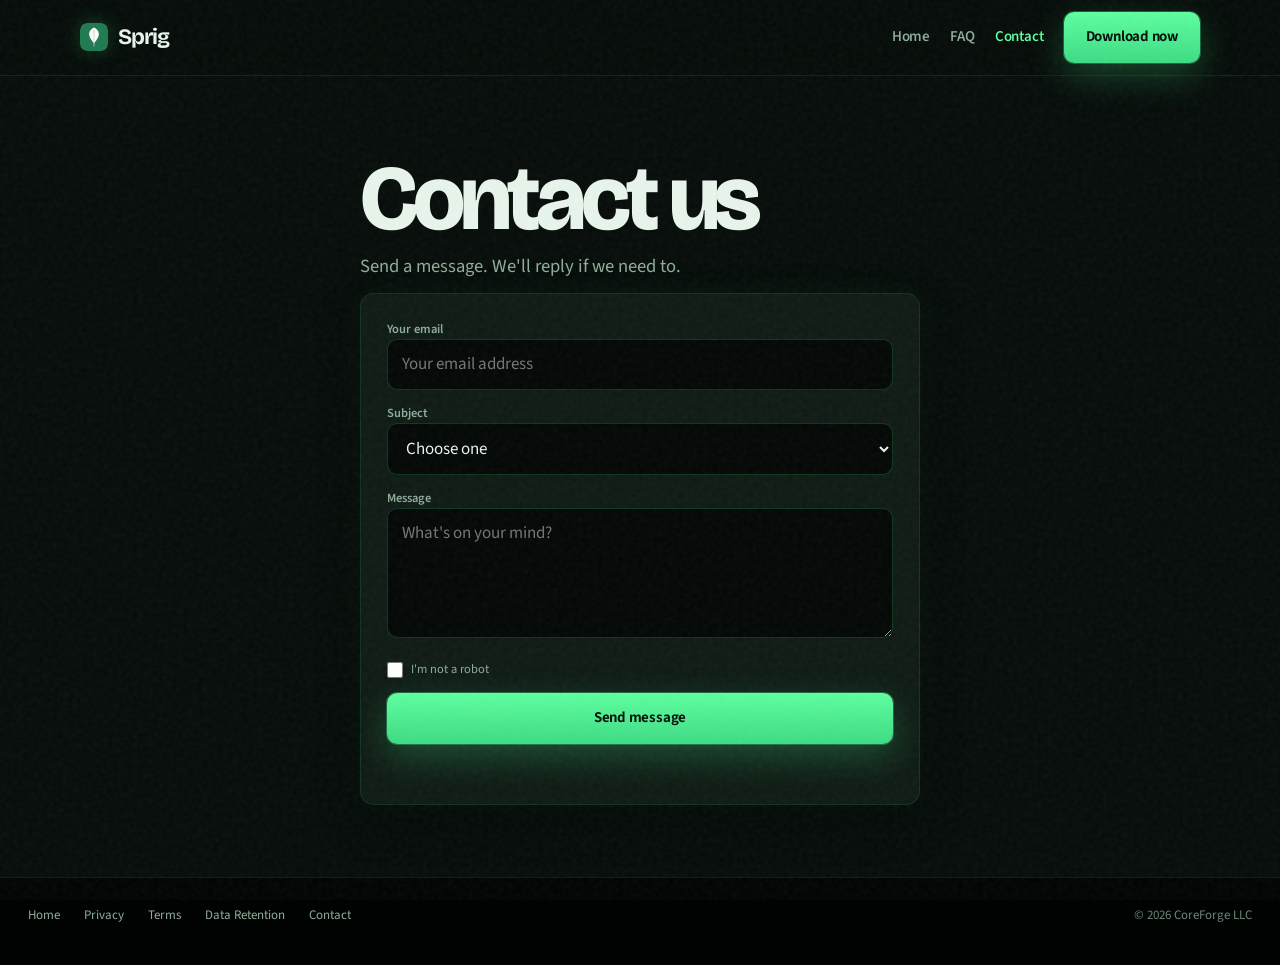
==== commit 0c2f69ad: "Shorten iOS download button text to 'Download now' sitewide Co-authored-by: coreforgeapps <coreforge" ====
--- a/contact/index.html
+++ b/contact/index.html
@@ -28,7 +28,7 @@
         <a href="/faq">FAQ</a>
         <a href="/contact" aria-current="page">Contact</a>
       </nav>
-      <a class="btn primary btn-nav" href="https://apps.apple.com/us/app/sprig-finance-money-budget/id6784408208" target="_blank" rel="noopener">Download Sprig on the App Store</a>
+      <a class="btn primary btn-nav" href="https://apps.apple.com/us/app/sprig-finance-money-budget/id6784408208" target="_blank" rel="noopener">Download now</a>
       <button class="nav-toggle" type="button" aria-expanded="false" aria-controls="nav-panel" aria-label="Open menu">
         <span></span><span></span><span></span>
       </button>
@@ -39,7 +39,7 @@
   <a href="/">Home</a>
   <a href="/faq">FAQ</a>
   <a href="/contact" aria-current="page">Contact</a>
-  <a class="btn primary" id="nav-download-panel" href="https://apps.apple.com/us/app/sprig-finance-money-budget/id6784408208" target="_blank" rel="noopener">Download on the App Store</a>
+  <a class="btn primary" id="nav-download-panel" href="https://apps.apple.com/us/app/sprig-finance-money-budget/id6784408208" target="_blank" rel="noopener">Download now</a>
         <a class="btn ghost" id="nav-download-panel-mac" href="https://apps.apple.com/us/app/sprig-finance-money-budget/id6784408208?platform=mac" target="_blank" rel="noopener">Download for Mac</a>
 </div>
 <main class="wrap contact-main">
